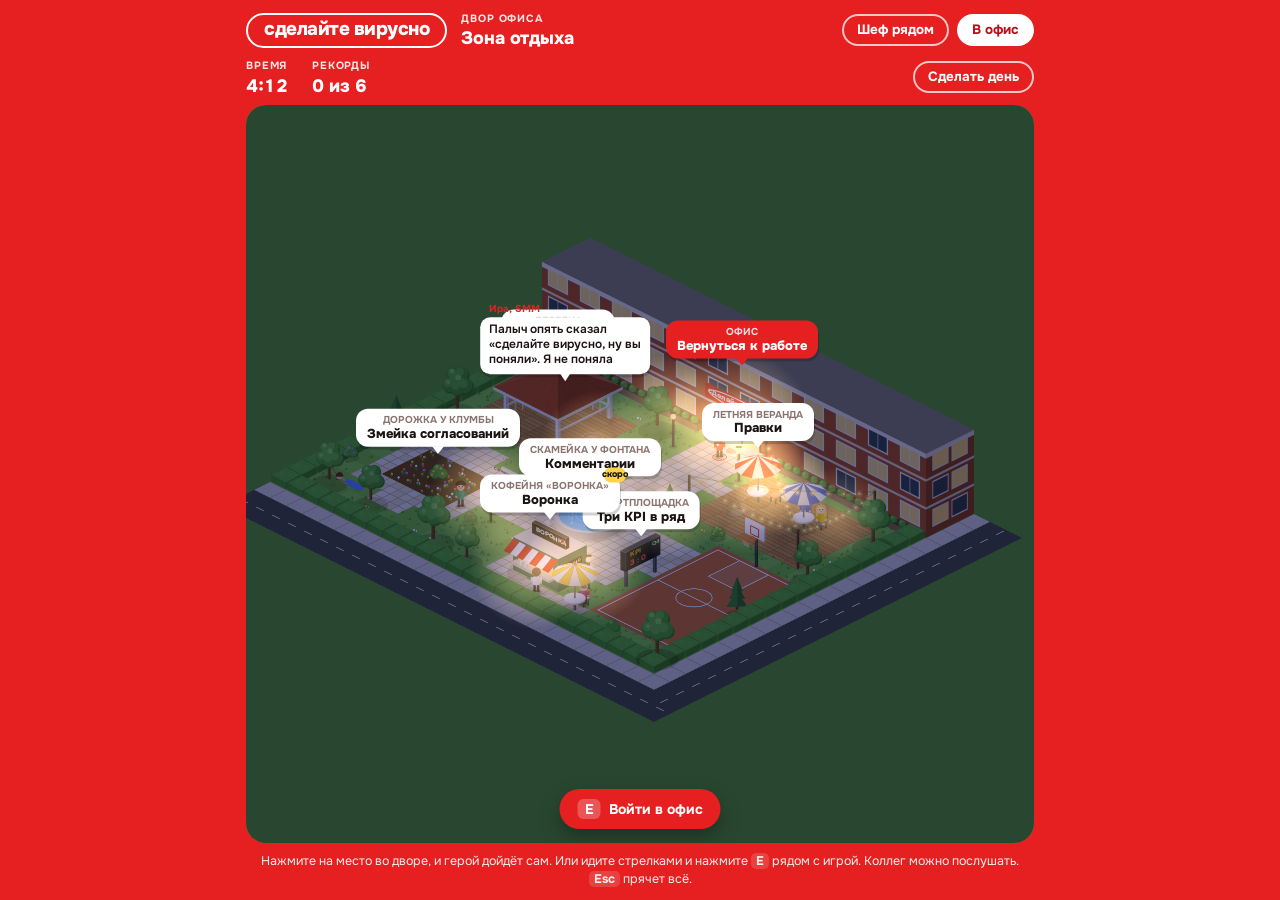
==== dvor/index.html @ af259d91 "Зона отдыха во дворе: изометрический двор, «Змейка согласований» и «Комментарии» Игры переехали со в" ====
<!doctype html>
<html lang="ru">
<head>
<meta charset="utf-8">
<meta name="viewport" content="width=device-width, initial-scale=1, viewport-fit=cover">
<title>Двор офиса · Сделайте вирусно</title>
<meta name="description" content="Зона отдыха во дворе офиса: шесть коротких игр про работу маркетолога, коллеги на скамейках и кофейня «Воронка».">
<meta name="theme-color" content="#E62020">
<link rel="icon" href="../kit/icon.svg">
<link rel="preconnect" href="https://fonts.googleapis.com">
<link rel="preconnect" href="https://fonts.gstatic.com" crossorigin>
<link rel="stylesheet" href="https://fonts.googleapis.com/css2?family=Onest:wght@400;500;700;800&display=swap">
<link rel="stylesheet" href="../kit/kit.css">
<style>
.kit-stage.iso{padding:0;background:#5E9B49;display:block}
.kit-stage.iso canvas{position:absolute;inset:0;touch-action:manipulation}
.act{position:absolute;left:50%;bottom:14px;transform:translateX(-50%);z-index:5;border:0;border-radius:99px;background:#E62020;color:#fff;font:700 14px var(--font);padding:11px 18px;box-shadow:0 8px 20px rgba(0,0,0,.3);cursor:pointer;white-space:nowrap;max-width:calc(100% - 24px);overflow:hidden;text-overflow:ellipsis}
.act:hover{background:#B3121A}
.act kbd{font-family:inherit;background:rgba(255,255,255,.24);border-radius:6px;padding:1px 7px;margin-right:8px}
@media (pointer:coarse){.act kbd{display:none}}
</style>
</head>
<body>
<div class="kit-wrap fill">
  <header class="kit-top" id="kitTop"></header>
  <div class="kit-stats" id="kitStats"></div>
  <main class="kit-stage iso" id="stage"><canvas id="cv" aria-label="Двор офиса: зона отдыха с играми"></canvas><button type="button" class="act" id="act" hidden></button></main>
  <p class="kit-hint">Нажмите на место во дворе, и герой дойдёт сам. Или идите стрелками и нажмите <kbd>E</kbd> рядом с игрой. Коллег можно послушать. <kbd>Esc</kbd> прячет всё.</p>
</div>
<script src="../kit/kit.js"></script>
<script src="../kit/iso.js"></script>
<script>
(function () {
  'use strict';
  var K = window.Kit, shade = Iso.shade, hash = Iso.hash;
  var stage = document.getElementById('stage'), cv = document.getElementById('cv'), actBtn = document.getElementById('act');
  var COLS = 24, ROWS = 20;
  var READY = { 'kontent-plan': 1, pravki: 1, kpi: 1, soglasovanie: 1, kommentarii: 1, voronka: 0 };

  var W = new Iso.World({
    canvas: cv, stage: stage, cols: COLS, rows: ROWS, ext: 3, top: 215, start: [12.5, 4.4], minZoom: (window.innerWidth > 700 ? 0.5 : 0.62), maxZoom: 1.05, bg: '#5E9B49', font: K.FONT,
    look: { shirt: '#E62020', pants: '#2B2F3A', skin: '#F2C7A5', hair: '#3B2A20', style: 'short', acc: 'badge' },
    blocked: function () { return K.cardOpen() || K.bossOn(); },
    onNear: function (s) {
      if (!s) { actBtn.hidden = true; return; }
      actBtn.hidden = false;
      actBtn.innerHTML = '<kbd>E</kbd>' + (s.id === 'office' ? 'Войти в офис' : 'Играть: ' + s.game);
    },
    onSpot: useSpot
  });

  // ——— земля ———
  var GAZ = { x0: 2, y0: 5, x1: 7, y1: 9 }, VER = { x0: 15, y0: 4, x1: 21, y1: 8 }, COURT = { x0: 18, y0: 10, x1: 22, y1: 17 };
  var PATHS = [{ x0: 11, y0: 3, x1: 13, y1: 9 }, { x0: 8, y0: 7, x1: 10, y1: 7 }, { x0: 14, y0: 6, x1: 14, y1: 6 }, { x0: 15, y0: 11, x1: 17, y1: 13 },
    { x0: 15, y0: 13, x1: 16, y1: 15 }, { x0: 12, y0: 15, x1: 13, y1: 18 }, { x0: 12, y0: 18, x1: 17, y1: 18 }, { x0: 7, y0: 14, x1: 10, y1: 14 }];
  function inR(x, y, r) { return x >= r.x0 && x <= r.x1 && y >= r.y0 && y <= r.y1; }
  function bedE(x, y) { var dx = (x + 0.5 - 5) / 3, dy = (y + 0.5 - 14.5) / 2.8; return Math.sqrt(dx * dx + dy * dy); }
  function gtype(x, y) {
    if (x >= COLS || y >= ROWS) return Math.max(x - (COLS - 1), y - (ROWS - 1)) === 1 ? 'walk' : 'road';
    if (y < 3) return 'none';
    if (inR(x, y, GAZ) || inR(x, y, VER)) return 'deck';
    if (inR(x, y, COURT)) return 'court';
    var e = bedE(x, y); if (e < 0.72) return 'soil'; if (e < 1.12) return 'path';
    if (Math.hypot(x + 0.5 - 12.5, y + 0.5 - 12.5) <= 3.3) return 'path';
    for (var i = 0; i < PATHS.length; i++) if (inR(x, y, PATHS[i])) return 'path';
    return 'grass';
  }
  W.bakeGround(function (W, c) {
    var x, y;
    for (y = 0; y < ROWS + 3; y++) for (x = 0; x < COLS + 3; x++) {
      var t = gtype(x, y), h = hash(x, y);
      if (t === 'none') continue;
      if (t === 'grass') W.dia(x, y, 1, 1, ['#7CBF5B', '#77BA56', '#82C561'][Math.floor(h * 3)]);
      else if (t === 'path') {
        W.dia(x, y, 1, 1, '#CDBFA6');
        for (var i = 0; i < 2; i++) for (var j = 0; j < 2; j++) W.dia(x + i * 0.5 + 0.035, y + j * 0.5 + 0.035, 0.43, 0.43, ['#EAE0CE', '#E3D7C2', '#EFE7D8'][Math.floor(hash(x * 2 + i, y * 2 + j, 3) * 3)]);
      } else if (t === 'deck') {
        W.dia(x, y, 1, 1, '#9E6E40');
        for (var k = 0; k < 4; k++) { var hk = hash(x, y * 4 + k, 5); W.dia(x + 0.01, y + k * 0.25 + 0.02, 0.98, 0.21, hk < 0.33 ? '#C48E58' : hk < 0.66 ? '#BD8752' : '#CB9761'); }
      } else if (t === 'court') W.dia(x, y, 1, 1, '#D9774F');
      else if (t === 'soil') W.dia(x, y, 1, 1, '#6E4A30');
      else if (t === 'walk') { W.dia(x, y, 1, 1, '#C4BDB0'); W.dia(x + 0.04, y + 0.04, 0.92, 0.92, '#DCD6CA'); }
      else W.dia(x, y, 1, 1, '#4B4F55');
    }
    // трава: кустики и цветочки, клумба: цветы
    for (y = 3; y < ROWS; y++) for (x = 0; x < COLS; x++) {
      var tt = gtype(x, y);
      if (tt === 'grass') {
        c.strokeStyle = 'rgba(60,120,45,.55)'; c.lineWidth = 1.2;
        for (var n = 0; n < 3; n++) {
          var p = W.iso(x + hash(x, y, n * 7 + 1), y + hash(x, y, n * 7 + 2));
          c.beginPath(); c.moveTo(p[0] - 2, p[1]); c.lineTo(p[0] - 3, p[1] - 4); c.moveTo(p[0], p[1]); c.lineTo(p[0], p[1] - 5); c.moveTo(p[0] + 2, p[1]); c.lineTo(p[0] + 3, p[1] - 4); c.stroke();
        }
        if (hash(x, y, 9) < 0.12) { var q = W.iso(x + 0.5, y + 0.5); c.fillStyle = hash(x, y, 10) < 0.5 ? '#FFFFFF' : '#FFE066'; W.dot(c, q[0], q[1], 1.8); W.dot(c, q[0] + 5, q[1] + 2, 1.5); }
      } else if (tt === 'soil') {
        for (var m = 0; m < 6; m++) {
          var f = W.iso(x + 0.1 + hash(x, y, m * 3 + 11) * 0.8, y + 0.1 + hash(x, y, m * 3 + 12) * 0.8);
          c.fillStyle = '#3F7F35'; W.dot(c, f[0], f[1], 3);
          c.fillStyle = ['#FF5D73', '#FFD23F', '#B57CFF', '#FFFFFF', '#FF8C42'][Math.floor(hash(x, y, m * 3 + 13) * 5)]; W.dot(c, f[0], f[1] - 3, 2.4);
        }
      }
    }
    // разметка площадки
    var I = W.iso.bind(W);
    c.strokeStyle = 'rgba(255,255,255,.9)'; c.lineWidth = 2;
    W.poly([I(18.25, 10.25), I(22.75, 10.25), I(22.75, 17.75), I(18.25, 17.75)], null, 'rgba(255,255,255,.9)', 2);
    c.beginPath(); var l0 = I(18.25, 14), l1 = I(22.75, 14); c.moveTo(l0[0], l0[1]); c.lineTo(l1[0], l1[1]); c.stroke();
    W.ell(20.5, 14, 0, 0.8, null, 'rgba(255,255,255,.9)', 2);
    W.poly([I(19.6, 10.25), I(21.4, 10.25), I(21.4, 12.2), I(19.6, 12.2)], 'rgba(255,255,255,.12)', 'rgba(255,255,255,.9)', 2);
    // дорога: разметка
    c.strokeStyle = 'rgba(255,255,255,.75)'; c.lineWidth = 2;
    for (x = 0; x < COLS + 3; x++) { var a = I(x + 0.15, ROWS + 2), b = I(x + 0.6, ROWS + 2); c.beginPath(); c.moveTo(a[0], a[1]); c.lineTo(b[0], b[1]); c.stroke(); }
    for (y = 0; y < ROWS + 2; y++) { var a2 = I(COLS + 2, y + 0.15), b2 = I(COLS + 2, y + 0.6); c.beginPath(); c.moveTo(a2[0], a2[1]); c.lineTo(b2[0], b2[1]); c.stroke(); }
  });

  // ——— твёрдое ———
  for (var yy = 3; yy < ROWS; yy++) for (var xx = 0; xx < COLS; xx++) if (gtype(xx, yy) === 'soil') W.block(xx, yy);

  // ——— предметы ———
  function circ(c, p, r, col) { c.fillStyle = col; c.beginPath(); c.arc(p[0], p[1], r, 0, 7); c.fill(); }
  function tree(x, y, s, kind) {
    W.block(Math.floor(x), Math.floor(y));
    W.prop(x + y, function (c) {
      var p = W.iso(x, y, 0);
      W.shadow(x + 0.3, y + 0.3, 0.95 * s, 0.17);
      c.fillStyle = '#7A5136'; W.rr(c, p[0] - 3.5 * s, p[1] - 38 * s, 7 * s, 38 * s, 3 * s); c.fill();
      c.fillStyle = 'rgba(0,0,0,.18)'; c.fillRect(p[0] + 0.5 * s, p[1] - 38 * s, 3 * s, 36 * s);
      var pal = kind === 'b' ? ['#3A7836', '#4B9442', '#5FAA52', '#83C76B'] : ['#3F8436', '#52A046', '#68B757', '#8ED170'];
      var B = [[0, -60, 22], [-16, -52, 16], [16, -50, 16], [-8, -73, 15], [9, -75, 14], [0, -45, 15]];
      B.forEach(function (b) { circ(c, [p[0] + (b[0] + 3) * s, p[1] + (b[1] + 3.5) * s], b[2] * s, pal[0]); });
      B.forEach(function (b) { circ(c, [p[0] + b[0] * s, p[1] + b[1] * s], b[2] * s, pal[1]); });
      B.forEach(function (b) { circ(c, [p[0] + (b[0] - 3.5) * s, p[1] + (b[1] - 4) * s], b[2] * s * 0.6, pal[2]); });
      [[-11, -80, 5], [-19, -57, 4], [2, -67, 6]].forEach(function (b) { circ(c, [p[0] + b[0] * s, p[1] + b[1] * s], b[2] * s, pal[3]); });
    });
  }
  function pine(x, y, s) {
    W.block(Math.floor(x), Math.floor(y));
    W.prop(x + y, function (c) {
      var p = W.iso(x, y, 0);
      W.shadow(x + 0.2, y + 0.2, 0.6 * s, 0.17);
      c.fillStyle = '#6B4A33'; c.fillRect(p[0] - 3 * s, p[1] - 18 * s, 6 * s, 18 * s);
      for (var i = 0; i < 3; i++) {
        var yb = p[1] - (14 + i * 16) * s, w = (22 - i * 5) * s, h = 30 * s;
        W.poly([[p[0] - w, yb], [p[0] + w, yb], [p[0], yb - h]], '#2F6E3A');
        W.poly([[p[0] - w, yb], [p[0], yb - h], [p[0], yb + 2 * s]], '#3E8A47');
      }
    });
  }
  function bush(x, y, s, flw) {
    W.block(Math.floor(x), Math.floor(y));
    W.prop(x + y, function (c) {
      var p = W.iso(x, y, 0);
      W.shadow(x + 0.1, y + 0.1, 0.45 * s, 0.15);
      [[-7, -9, 9], [7, -9, 9], [0, -15, 10]].forEach(function (b) { circ(c, [p[0] + (b[0] + 2) * s, p[1] + (b[1] + 2) * s], b[2] * s, '#3F8436'); });
      [[-7, -9, 9], [7, -9, 9], [0, -15, 10]].forEach(function (b) { circ(c, [p[0] + b[0] * s, p[1] + b[1] * s], b[2] * s, '#56A447'); });
      circ(c, [p[0] - 3 * s, p[1] - 19 * s], 4.5 * s, '#7BC261');
      if (flw) [[-8, -12], [5, -17], [8, -8], [-2, -21], [-11, -6]].forEach(function (f) { circ(c, [p[0] + f[0] * s, p[1] + f[1] * s], 2.2 * s, flw); });
    });
  }
  function lamp(x, y) {
    W.block(Math.floor(x), Math.floor(y));
    W.lights.push([x, y, 60, 125]);
    W.prop(x + y, function (c) {
      W.shadow(x, y, 0.18, 0.2);
      W.box(x - 0.04, y - 0.04, 0, 0.08, 0.08, 56, '#30353C');
      var h = W.iso(x, y, 60);
      c.fillStyle = '#30353C'; W.rr(c, h[0] - 6.5, h[1] - 10, 13, 4, 2); c.fill();
      circ(c, h, 5.5, W.night ? '#FFE9A6' : '#F4F0E6');
    });
  }
  function bench(x, y, axis) {
    W.prop(x + y, function () {
      var wd = '#B07A4A', mt = '#3A3F47';
      if (axis === 'x') {
        W.shadow(x, y + 0.1, 0.75, 0.14);
        W.box(x - 0.85, y - 0.12, 0, 0.07, 0.3, 11, mt); W.box(x + 0.78, y - 0.12, 0, 0.07, 0.3, 11, mt);
        W.box(x - 0.9, y - 0.22, 11, 1.8, 0.07, 22, wd); W.box(x - 0.9, y - 0.15, 11, 1.8, 0.42, 3, wd);
      } else {
        W.shadow(x + 0.1, y, 0.75, 0.14);
        W.box(x - 0.12, y - 0.85, 0, 0.3, 0.07, 11, mt); W.box(x - 0.12, y + 0.78, 0, 0.3, 0.07, 11, mt);
        W.box(x - 0.22, y - 0.9, 11, 0.07, 1.8, 22, wd); W.box(x - 0.15, y - 0.9, 11, 0.42, 1.8, 3, wd);
      }
    });
  }
  function chair(x, y, back) {
    W.prop(x + y, function () {
      var m = '#3A3F47', s = '#C9874E';
      W.box(x - 0.17, y - 0.17, 0, 0.05, 0.05, 11, m); W.box(x + 0.12, y - 0.17, 0, 0.05, 0.05, 11, m);
      W.box(x - 0.17, y + 0.12, 0, 0.05, 0.05, 11, m); W.box(x + 0.12, y + 0.12, 0, 0.05, 0.05, 11, m);
      if (back === 'n') W.box(x - 0.19, y - 0.22, 11, 0.38, 0.05, 19, s); else W.box(x - 0.22, y - 0.19, 11, 0.05, 0.38, 19, s);
      W.box(x - 0.19, y - 0.19, 11, 0.38, 0.38, 3, s);
    });
  }
  function uTable(x, y, col) {
    W.block(Math.floor(x), Math.floor(y));
    W.prop(x + y, function (c) {
      W.shadow(x, y, 0.6, 0.14);
      W.cyl(x, y, 0, 0.06, 20, '#4A4F57'); W.cyl(x, y, 20, 0.48, 3, '#EDE6DA', '#FBF8F2');
      W.cyl(x, y, 23, 0.035, 50, '#6B6F76');
      var ap = W.iso(x, y, 92), n = 12, R = 1.05, secs = [];
      for (var i = 0; i < n; i++) { var a0 = i / n * Math.PI * 2, a1 = (i + 1) / n * Math.PI * 2, am = (a0 + a1) / 2; secs.push({ a0: a0, a1: a1, dep: Math.cos(am) + Math.sin(am), i: i, lit: Math.cos(am - 3.93) }); }
      secs.sort(function (a, b) { return a.dep - b.dep; });
      secs.forEach(function (s) {
        W.poly([ap, W.iso(x + Math.cos(s.a0) * R, y + Math.sin(s.a0) * R, 70), W.iso(x + Math.cos(s.a1) * R, y + Math.sin(s.a1) * R, 70)], shade(s.i % 2 ? '#FBF7EF' : col, s.lit * 0.12));
      });
      circ(c, ap, 2.5, '#6B6F76');
    });
  }
  function pole(x, y, h) { W.block(Math.floor(x), Math.floor(y)); W.prop(x + y, function () { W.box(x - 0.04, y - 0.04, 0, 0.08, 0.08, h, '#5A4634'); }); }
  function garland(a, b, z) {
    W.lights.push([(a[0] + b[0]) / 2, (a[1] + b[1]) / 2, z - 8, 95, 'rgba(255,205,120,.32)']);
    W.prop(1e5, function (c) {
      var p0 = W.iso(a[0], a[1], z), p1 = W.iso(b[0], b[1], z), mx = (p0[0] + p1[0]) / 2, my = (p0[1] + p1[1]) / 2 + 24;
      c.strokeStyle = 'rgba(40,40,40,.65)'; c.lineWidth = 1; c.beginPath(); c.moveTo(p0[0], p0[1]); c.quadraticCurveTo(mx, my, p1[0], p1[1]); c.stroke();
      for (var i = 1; i < 12; i++) {
        var t = i / 12, x = (1 - t) * (1 - t) * p0[0] + 2 * (1 - t) * t * mx + t * t * p1[0], y = (1 - t) * (1 - t) * p0[1] + 2 * (1 - t) * t * my + t * t * p1[1];
        if (W.night) circ(c, [x, y + 3], 6.5, 'rgba(255,214,120,.35)');
        circ(c, [x, y + 3], 2.5, W.night ? '#FFE7A0' : (i % 3 === 0 ? '#FFD447' : i % 3 === 1 ? '#FF8A7A' : '#FFF4D6'));
      }
    });
  }
  function hedge(x, y) {
    W.block(x, y);
    W.prop(x + y + 0.5, function (c) {
      W.box(x + 0.04, y + 0.04, 0, 0.92, 0.92, 14, '#4A9440', { top: '#5DAA4F', left: '#4A9440', right: '#3D7F36' });
      var p = W.iso(x + 0.5, y + 0.5, 14); circ(c, [p[0] - 8, p[1] - 1], 6, '#62B052'); circ(c, [p[0] + 7, p[1] + 1], 5, '#62B052');
    });
  }

  // здание офиса
  W.block(0, 0, COLS - 1, 2);
  W.lights.push([12.5, 3.3, 46, 150]);
  W.prop(-1000, function (c) {
    var H = 168, brick = '#B4543C';
    W.box(0, 0, 0, COLS, 3, H, brick, { top: '#8C857E', left: brick, right: shade(brick, -0.22) });
    W.face('x', 0, COLS, 3.001, 0, 10, '#8E4030');
    [56, 112].forEach(function (z) { W.face('x', 0, COLS, 3.002, z, z + 5, '#E4D6C4'); W.face('y', 0, 3, COLS + 0.002, z, z + 5, '#CDBFAE'); });
    W.face('x', 0, COLS, 3.002, H - 10, H, '#EDE3D5'); W.face('y', 0, 3, COLS + 0.002, H - 10, H, '#D6CBBC');
    for (var f = 0; f < 3; f++) {
      var z0 = 18 + f * 56;
      for (var i = 0; i < 12; i++) {
        var a = 0.45 + i * 2; if (f === 0 && a > 9.5 && a < 14.5) continue;
        W.face('x', a - 0.08, a + 1.18, 3.003, z0 - 3, z0 + 33, '#F1E9DC');
        W.face('x', a, a + 1.1, 3.004, z0, z0 + 30, W.night ? (hash(i, f, 2) < 0.7 ? '#FFD98A' : '#3A4A5E') : '#46647F');
        if (!W.night) W.poly([W.iso(a + 0.12, 3.005, z0 + 30), W.iso(a + 0.5, 3.005, z0 + 30), W.iso(a + 0.12, 3.005, z0 + 10)], 'rgba(255,255,255,.2)');
        W.face('x', a + 0.53, a + 0.57, 3.005, z0, z0 + 30, '#F1E9DC');
      }
      [0.45, 1.65].forEach(function (j, k) {
        W.face('y', j - 0.06, j + 0.96, COLS + 0.003, z0 - 3, z0 + 33, '#D9CFC1');
        W.face('y', j, j + 0.9, COLS + 0.004, z0, z0 + 30, W.night ? (hash(k, f, 4) < 0.6 ? '#F2C878' : '#323F50') : '#3B566E');
      });
    }
    W.face('x', 11.3, 13.7, 3.004, 0, 46, '#2B2F36');
    W.face('x', 11.42, 12.46, 3.006, 2, 43, W.night ? '#FFE2A0' : '#88AECB');
    W.face('x', 12.54, 13.58, 3.006, 2, 43, W.night ? '#FFE2A0' : '#88AECB');
    W.box(11.0, 3.0, 48, 3.0, 0.75, 6, '#E62020');
    W.box(11.1, 3.0, 0, 2.8, 0.5, 4, '#D3CABD');
    W.face('x', 10.2, 14.8, 3.006, 62, 92, '#E62020');
    var p = W.iso(12.5, 3.007, 77);
    c.save(); c.transform(1, 0.5, 0, 1, p[0], p[1]); c.strokeStyle = '#FFFFFF'; c.lineWidth = 2.2; c.beginPath(); c.ellipse(0, 0, 66, 11.5, 0, 0, 7); c.stroke(); c.restore();
    W.faceText('сделайте вирусно', 12.5, 3.007, 77, 'x', '800 15px ' + K.FONT, '#FFFFFF', 'center');
  });
  // кашпо вдоль фасада
  [[0.7, 10.2], [14.8, 23.3]].forEach(function (r) {
    W.block(Math.floor(r[0]), 3, Math.floor(r[1] - 0.01), 3);
    W.prop(r[0] + 3.3, function (c) {
      W.box(r[0], 3.08, 0, r[1] - r[0], 0.45, 13, '#8B6F57', { top: '#5A4535' });
      for (var x = r[0] + 0.3; x < r[1] - 0.1; x += 0.55) { var q = W.iso(x, 3.3, 15); circ(c, [q[0] + 1.5, q[1] + 1.5], 7, '#3F8436'); circ(c, q, 7, '#56A447'); circ(c, [q[0] - 2, q[1] - 3], 3, '#7BC261'); if (hash(Math.round(x * 10), 3, 1) < 0.35) circ(c, [q[0] + 3, q[1] - 4], 2, '#FF6B81'); }
    });
  });

  // беседка: здесь «Контент-план»
  (function () {
    var x0 = 3.3, y0 = 5.3, x1 = 6.7, y1 = 8.7, H = 62, post = '#F4EFE6', rail = '#EDE4D6', roof = '#C2533A';
    W.block(3, 5); W.block(6, 5); W.block(3, 8); W.block(6, 8); W.block(4, 6, 5, 7);
    W.prop(x0 + y0 + 1, function () {
      W.box(x0, y0, 0, 0.16, 0.16, H, post); W.box(x1 - 0.16, y0, 0, 0.16, 0.16, H, post); W.box(x0, y1 - 0.16, 0, 0.16, 0.16, H, post);
      W.box(x0 + 0.16, y0 + 0.03, 22, x1 - x0 - 0.32, 0.08, 3, rail); W.box(x0 + 0.03, y0 + 0.16, 22, 0.08, y1 - y0 - 0.32, 3, rail);
      for (var t = 0.45; t < 3.2; t += 0.45) { W.box(x0 + t, y0 + 0.05, 0, 0.05, 0.05, 22, rail); W.box(x0 + 0.05, y0 + t, 0, 0.05, 0.05, 22, rail); }
    });
    chair(4.75, 6.3, 'n');
    W.prop(5.1 + 7.05, function (c) {
      W.cyl(5.1, 7.05, 0, 0.07, 20, '#7A5136');
      W.box(4.5, 6.6, 20, 1.15, 0.95, 3, '#D8B98E');
      W.box(4.7, 6.75, 23, 0.55, 0.38, 1.6, '#C9CED6');
      W.face('x', 4.7, 5.25, 6.75, 24.5, 39, '#B8BEC7');
      var s = W.iso(4.98, 6.749, 32); circ(c, s, 3, '#E62020');
      W.cyl(5.45, 7.2, 23, 0.08, 6, '#FFFFFF');
    });
    W.prop(x1 + y1 + 0.6, function (c) {
      W.box(x1 - 0.16, y1 - 0.16, 0, 0.16, 0.16, H, post);
      W.box(x1 - 0.13, y0 + 0.16, 22, 0.08, y1 - y0 - 0.32, 3, rail);
      var o = 0.32, I = W.iso.bind(W), A = I((x0 + x1) / 2, (y0 + y1) / 2, H + 42);
      var c00 = I(x0 - o, y0 - o, H), c10 = I(x1 + o, y0 - o, H), c11 = I(x1 + o, y1 + o, H), c01 = I(x0 - o, y1 + o, H);
      W.poly([A, c00, c10], shade(roof, 0.12)); W.poly([A, c00, c01], shade(roof, 0.06));
      W.poly([A, c01, c11], roof); W.poly([A, c10, c11], shade(roof, -0.2));
      W.poly([c01, c11, I(x1 + o, y1 + o, H - 6), I(x0 - o, y1 + o, H - 6)], '#F4EFE6');
      W.poly([c10, c11, I(x1 + o, y1 + o, H - 6), I(x1 + o, y0 - o, H - 6)], '#DCD2C3');
      c.strokeStyle = 'rgba(0,0,0,.12)'; c.lineWidth = 1;
      for (var k = 1; k < 5; k++) { var e1 = I(x0 - o + (x1 - x0 + 2 * o) * k / 5, y1 + o, H); c.beginPath(); c.moveTo(A[0], A[1]); c.lineTo(e1[0], e1[1]); c.stroke(); var e2 = I(x1 + o, y0 - o + (y1 - y0 + 2 * o) * k / 5, H); c.beginPath(); c.moveTo(A[0], A[1]); c.lineTo(e2[0], e2[1]); c.stroke(); }
      circ(c, [A[0], A[1] - 3], 4, '#F4EFE6');
    });
  })();

  // веранда: «Правки»
  uTable(16.5, 6.0, '#E62020'); chair(16.0, 5.45, 'n'); chair(17.05, 5.45, 'n');
  uTable(19.6, 6.25, '#2F5BD3'); chair(19.05, 5.6, 'n'); chair(20.1, 5.65, 'n');
  pole(15.1, 4.1, 78); pole(21.9, 4.1, 78); pole(15.1, 8.9, 78); pole(21.9, 8.9, 78);
  garland([15.1, 4.1], [21.9, 8.9], 76); garland([21.9, 4.1], [15.1, 8.9], 76); garland([15.1, 8.9], [21.9, 8.9], 76); garland([21.9, 4.1], [21.9, 8.9], 76);
  bush(14.6, 8.6, 0.8, '#FF6B81');

  // фонтан и скамейка: «Комментарии»
  for (var fy = 10; fy <= 14; fy++) for (var fx = 10; fx <= 14; fx++) if (Math.hypot(fx + 0.5 - 12.5, fy + 0.5 - 12.5) < 1.75) W.block(fx, fy);
  W.lights.push([12.5, 12.5, 30, 110, 'rgba(140,200,255,.28)']);
  W.prop(25, function (c) {
    var cx = 12.5, cy = 12.5;
    W.shadow(cx, cy, 1.8, 0.14);
    W.cyl(cx, cy, 0, 1.6, 14, '#CFC5B5', '#E2DACD');
    var w = W.iso(cx, cy, 13);
    c.fillStyle = '#5FB4DE'; c.beginPath(); c.ellipse(w[0], w[1], 1.38 * 45.25, 1.38 * 22.63, 0, 0, 7); c.fill();
    for (var k = 0; k < 3; k++) {
      var ph = (W.t * 0.45 + k / 3) % 1;
      c.strokeStyle = 'rgba(255,255,255,' + (0.55 * (1 - ph)) + ')'; c.lineWidth = 1.5;
      c.beginPath(); c.ellipse(w[0], w[1], (0.35 + ph) * 45.25, (0.35 + ph) * 22.63, 0, 0, 7); c.stroke();
    }
    W.cyl(cx, cy, 13, 0.26, 32, '#CFC5B5', '#DDD5C7');
    W.cyl(cx, cy, 45, 0.75, 6, '#CFC5B5', '#5FB4DE');
    c.strokeStyle = 'rgba(225,244,255,.85)'; c.lineWidth = 2; c.setLineDash([5, 4]); c.lineDashOffset = -W.t * 40;
    [[1, 0], [-1, 0], [0, 1], [0, -1]].forEach(function (d) {
      var s0 = W.iso(cx + d[0] * 0.72, cy + d[1] * 0.72, 50), s1 = W.iso(cx + d[0] * 1.15, cy + d[1] * 1.15, 14), cp = W.iso(cx + d[0] * 1.05, cy + d[1] * 1.05, 64);
      c.beginPath(); c.moveTo(s0[0], s0[1]); c.quadraticCurveTo(cp[0], cp[1], s1[0], s1[1]); c.stroke();
    });
    var top = W.iso(cx, cy, 52); c.beginPath(); c.moveTo(top[0], top[1]); c.lineTo(top[0], top[1] - 16); c.stroke();
    c.setLineDash([]);
  });
  W.block(9, 11, 9, 13); bench(9.65, 12.5, 'y');

  // клумба с дорожкой: «Змейка согласований»
  W.block(8, 13);
  W.prop(8.2 + 13.2, function () {
    W.box(8.25, 13.25, 0, 0.08, 0.08, 34, '#5A4634');
    W.box(7.75, 13.2, 30, 1.0, 0.1, 16, '#F4EFE6');
    W.faceText('Согласования →', 8.25, 13.31, 38, 'x', '700 7.5px ' + K.FONT, '#1C1313', 'center');
  });
  bush(5, 14.5, 1.1, '#FFD23F');

  // спортплощадка: «Три KPI в ряд»
  W.block(17, 13, 17, 15);
  W.prop(17.7 + 14.5, function () {
    W.box(17.6, 13.55, 0, 0.12, 0.12, 34, '#555B63'); W.box(17.6, 15.35, 0, 0.12, 0.12, 34, '#555B63');
    W.box(17.5, 13.4, 34, 0.3, 2.2, 38, '#22262E', { right: '#1A1D24' });
    W.faceText('KPI', 17.81, 15.3, 62, 'y', '800 13px ' + K.FONT, '#FFB020');
    W.faceText('3 : 0', 17.81, 15.3, 45, 'y', '800 15px ' + K.FONT, '#FF5A3C');
    W.faceText('Q4', 17.81, 13.95, 62, 'y', '800 11px ' + K.FONT, '#7FE3A0');
  });
  W.block(20, 10);
  W.prop(20.5 + 10.3, function (c) {
    W.box(20.45, 10.05, 0, 0.1, 0.1, 64, '#3A3F47');
    W.box(19.9, 10.15, 60, 1.2, 0.06, 30, '#FFFFFF', { left: '#F4F4F4' });
    W.face('x', 20.25, 20.75, 10.211, 64, 80, null);
    W.poly([W.iso(20.25, 10.212, 64), W.iso(20.75, 10.212, 64), W.iso(20.75, 10.212, 80), W.iso(20.25, 10.212, 80)], null, '#E62020', 2);
    W.ell(20.5, 10.55, 62, 0.28, null, '#FF6A2B', 2.5);
    c.strokeStyle = 'rgba(255,255,255,.8)'; c.lineWidth = 1;
    for (var i = -2; i <= 2; i++) { var a = W.iso(20.5 + i * 0.1, 10.55 + 0.25, 62), b = W.iso(20.5 + i * 0.06, 10.55 + 0.15, 50); c.beginPath(); c.moveTo(a[0], a[1]); c.lineTo(b[0], b[1]); c.stroke(); }
  });

  // кофейня «Воронка»
  W.block(13, 16, 15, 17);
  W.lights.push([14.5, 18, 36, 130]);
  W.prop(14.5 + 17, function (c) {
    var x = 13.1, y = 16.1, w = 2.8, d = 1.8, H = 66, body = '#2E6B52';
    W.shadow(x + w / 2, y + d / 2, 1.9, 0.14);
    W.box(x, y, 0, w, d, H, body, { top: '#E8E1D4' });
    W.face('x', x + 0.3, x + 2.5, y + d + 0.002, 24, 54, W.night ? '#FFE3A3' : '#1E3A2E');
    W.face('x', x + 0.45, x + 1.2, y + d + 0.004, 34, 52, W.night ? '#FFD27A' : '#2C5243');
    W.box(x + 0.2, y + d, 21, 2.4, 0.35, 4, '#D9CBB5');
    W.cyl(x + 0.7, y + d + 0.18, 25, 0.07, 6, '#FFFFFF'); W.cyl(x + 1.0, y + d + 0.18, 25, 0.07, 6, '#FFFFFF');
    for (var i = 0; i < 7; i++) {
      var a = x + i * w / 7, b = a + w / 7;
      W.poly([W.iso(a, y + d, H - 4), W.iso(b, y + d, H - 4), W.iso(b, y + d + 0.6, H - 18), W.iso(a, y + d + 0.6, H - 18)], i % 2 ? '#FFFFFF' : '#E62020');
    }
    W.face('y', y + 0.3, y + 1.5, x + w + 0.002, 22, 50, '#1C1313');
    W.faceText('раф 240', x + w + 0.003, y + 1.4, 42, 'y', '700 8px ' + K.FONT, '#FFFFFF');
    W.faceText('V60 300', x + w + 0.003, y + 1.4, 31, 'y', '700 8px ' + K.FONT, '#FFD447');
    W.box(x + 0.35, y + 0.75, H, 2.1, 0.22, 22, '#1C1313');
    W.faceText('ВОРОНКА', x + 0.6, y + 0.975, H + 11, 'x', '800 12px ' + K.FONT, '#FFFFFF');
    var f0 = W.iso(x + 2.18, y + 0.975, H + 18), f1 = W.iso(x + 2.38, y + 0.975, H + 18);
    W.poly([f0, f1, [f1[0] - 4, f1[1] + 10], [f0[0] + 4, f0[1] + 10]], '#E62020');
  });
  uTable(17.5, 18.45, '#FFD447'); chair(17.5, 17.9, 'n');

  // гамак
  W.block(2, 18, 3, 18);
  W.prop(3 + 18.05, function (c) {
    var a = W.iso(1.85, 18, 27), b = W.iso(4.15, 18, 27), m = W.iso(3, 18, 4);
    c.fillStyle = '#E9C46A'; c.beginPath(); c.moveTo(a[0], a[1]); c.quadraticCurveTo(m[0], m[1] + 18, b[0], b[1]); c.quadraticCurveTo(m[0], m[1] + 2, a[0], a[1]); c.fill();
    c.strokeStyle = '#D1495B'; c.lineWidth = 2; c.beginPath(); c.moveTo(a[0], a[1]); c.quadraticCurveTo(m[0], m[1] + 12, b[0], b[1]); c.stroke();
    var hd = W.iso(2.35, 18, 18); circ(c, hd, 7, '#F1C9A5'); c.fillStyle = '#5B3A29'; c.beginPath(); c.arc(hd[0], hd[1], 7.3, Math.PI * 0.9, Math.PI * 2.1); c.fill();
    var bl = W.iso(3.25, 18, 14); c.fillStyle = '#5B8DEF'; c.beginPath(); c.ellipse(bl[0], bl[1], 20, 7, 0.45, 0, 7); c.fill();
  });

  // деревья, кусты, фонари, живая изгородь
  tree(1.2, 4.3, 1.05); tree(8.6, 4.4, 0.9, 'b'); tree(22.7, 5.0, 1.0); tree(22.8, 9.2, 0.85, 'b'); tree(1.3, 9.6, 0.95, 'b');
  tree(1.7, 18.0, 0.85); tree(4.3, 18.0, 0.8, 'b'); tree(8.7, 18.5, 1.0); tree(10.9, 18.6, 0.75, 'b'); tree(22.9, 18.7, 1.0);
  pine(0.9, 13.0, 1); pine(14.6, 9.6, 0.85); pine(22.8, 13.6, 0.95);
  bush(9.4, 10.3, 0.9, '#FFFFFF'); bush(7.6, 10.6, 0.8); bush(0.9, 15.9, 0.9, '#B57CFF'); bush(17.4, 9.4, 0.85, '#FFD23F'); bush(8.7, 16.2, 0.8, '#FF6B81'); bush(20.0, 18.6, 0.9);
  lamp(10.4, 5.2); lamp(14.6, 5.3); lamp(10.35, 9.7); lamp(15.2, 10.4); lamp(9.4, 15.6); lamp(16.7, 16.8);
  for (var hy = 3; hy < ROWS; hy++) { hedge(0, hy); hedge(COLS - 1, hy); }
  for (var hx = 1; hx < COLS - 1; hx++) hedge(hx, ROWS - 1);

  // ——— коллеги ———
  W.npcs = [
    { name: 'Ира, SMM', x: 4.75, y: 6.3, pose: 'sit', dk: 0.01, face: 1, flip: 1,
      look: { shirt: '#8E44D8', pants: '#3A3F55', skin: '#F5D0B5', hair: '#C0612B', style: 'bob', acc: 'glasses', seed: 1 },
      lines: ['Палыч опять сказал «сделайте вирусно, ну вы поняли». Я не поняла', 'Выложила сторис. Смотрели трое, один из них Палыч', 'Контент-план на ноябрь готов. Править начнут завтра'] },
    { name: 'Дима, таргетолог', x: 19.05, y: 5.6, pose: 'sit', dk: 0.01, face: 1, flip: 1, phone: true,
      look: { shirt: '#2F5BD3', pants: '#2B2F3A', skin: '#E8B894', hair: '#1E1A18', style: 'cap', seed: 2 },
      lines: ['«Небольшая корректировка», говорят. Это редизайн, если что', 'Сказали поднять ROMI и срезать бюджет. Одновременно', 'До Чёрной пятницы шестнадцать дней, а кабинет всё ещё на модерации'] },
    { name: 'Света, дизайнер', x: 20.1, y: 5.65, pose: 'sit', dk: 0.01, face: 1, flip: -1,
      look: { shirt: '#F2B705', pants: '#5B6B80', skin: '#F6D7C3', hair: '#E8C36A', style: 'long', seed: 3 },
      lines: ['Можно увеличить логотип? Можно. Только зачем', 'Нейросеть нарисовала корову с пятью ногами. Клиенту понравилось', 'Шрифт «посолиднее» это какой?'] },
    { name: 'Олег, продажи', x: 15.2, y: 18.55, pose: 'stand', face: -1, flip: 1,
      look: { shirt: '#FFFFFF', pants: '#1F2937', skin: '#EBC2A0', hair: '#6B4A32', style: 'short', acc: 'tie', seed: 4 },
      lines: ['Лиды нецелевые. Все. Всегда', 'Мне один раф и сто заявок к пятнице', 'Маркетинг тратит, продажи зарабатывают. Шучу. Наверное'] },
    { name: 'Тамара Ивановна', x: 17.5, y: 17.9, pose: 'sit', dk: 0.01, face: 1, flip: 1, cup: true,
      look: { shirt: '#B83A6B', pants: '#3B2F3F', skin: '#F3CDB4', hair: '#B9A27E', style: 'bun', acc: 'glasses', seed: 5 },
      lines: ['Закрывающие документы сами себя не закроют', 'Чай без сахара. И без правок, пожалуйста', 'Акт за октябрь где? На дворе ноябрь'] },
    { name: 'Лёша, контент', x: 7.7, y: 14.5, pose: 'stand', face: 1, flip: 1, orbit: { cx: 5, cy: 14.5, rx: 2.78, ry: 2.6, sp: 0.32 },
      look: { shirt: '#1E9E62', pants: '#33363D', skin: '#F0C8A8', hair: '#2A211C', style: 'curly', acc: 'phones', seed: 6 },
      lines: ['Хожу кругами, как наше согласование', 'Шаги считаю. Единственный KPI, который растёт', 'Юрист попросил убрать слово «лучший». Даже из моего резюме'] },
    { name: 'Тёма, стажёр', x: 2.7, y: 18, z: 4, pose: 'hidden',
      lines: ['Zzz… дедлайн… zzz', 'Я не сплю, я думаю над концепцией', 'Ещё пять минут, и я стажёр месяца'] }
  ];

  // ——— места с играми ———
  W.spots = [
    { id: 'office', place: 'Офис', game: 'Вернуться к работе', x: 12.5, y: 3.6, tx: 12.5, ty: 3, tz: 158, hx: 12.5, hy: 2.3, hr: 1.3, seed: 0.1 },
    { id: 'kontent-plan', place: 'Беседка', game: 'Контент-план', x: 7.35, y: 7.2, tx: 5, ty: 7, tz: 122, hx: 5, hy: 7, hr: 1.9, seed: 0.3, href: '../kontent-plan/',
      text: 'Раскладываете рилс, сторис, карусели и эфиры по таблице недели Чёрной пятницы. Заполненная рубрика или день уходят в публикацию.' },
    { id: 'pravki', place: 'Летняя веранда', game: 'Правки', x: 16.5, y: 7.35, tx: 16.5, ty: 6, tz: 104, hx: 16.5, hy: 6, hr: 1.2, seed: 0.5, href: '../pravki/',
      text: 'Маджонг из правок от генерального, юристов, продаж и жены генерального. Три одинаковые вносятся разом, в лотке семь мест.' },
    { id: 'kpi', place: 'Спортплощадка', game: 'Три KPI в ряд', x: 16.45, y: 14.5, tx: 17.7, ty: 14.5, tz: 86, hx: 17.7, hy: 14.5, hr: 1.3, seed: 0.7, href: '../kpi/',
      text: 'Собираете показатели по три в ряд и закрываете квартал, пока Палыч не поменял KPI.' },
    { id: 'soglasovanie', place: 'Дорожка у клумбы', game: 'Змейка согласований', x: 8.6, y: 14.5, tx: 5, ty: 14.5, tz: 44, hx: 5, hy: 14.5, hr: 2.0, seed: 0.2, href: '../soglasovanie/',
      text: 'Макет ползёт по коридору и собирает визы отделов. Наступили на свой хвост, и всё сначала.' },
    { id: 'kommentarii', place: 'Скамейка у фонтана', game: 'Комментарии', x: 10.6, y: 12.5, tx: 12.5, ty: 12.5, tz: 78, hx: 12.5, hy: 12.5, hr: 1.7, seed: 0.9, href: '../kommentarii/',
      text: 'Сапёр про модерацию: открываете комментарии под постом и прячете хейтеров. Цифра подсказывает, сколько их рядом.' },
    { id: 'voronka', place: 'Кофейня «Воронка»', game: 'Воронка', x: 14.5, y: 18.6, tx: 14.5, ty: 17, tz: 104, hx: 14.5, hy: 17, hr: 1.6, seed: 0.4, href: '../voronka/',
      text: 'Бросаете показы в воронку продаж. Два одинаковых шага сливаются в следующий, и так до клиента на годы.' }
  ];
  function esc(s) { return String(s).replace(/[&<>"]/g, function (ch) { return { '&': '&amp;', '<': '&lt;', '>': '&gt;', '"': '&quot;' }[ch]; }); }
  function refreshBadges() {
    var n = 0;
    W.spots.forEach(function (s) {
      if (!s.href) return;
      s.soon = !READY[s.id];
      var lab = K.get('label:' + s.id, null);
      if (lab) n++;
      s.badge = s.soon ? 'скоро' : lab ? '★' : null;
    });
    K.stat('done', n + ' из 6');
  }
  function useSpot(s) {
    if (!s || K.cardOpen()) return;
    W.keys = {};
    if (s.id === 'office') {
      K.card({ stamp: 'Офис', title: 'Вернуться к работе?', text: 'Палыч уже дважды спрашивал в чате, где вы. Квест про вирусный ролик ждёт.',
        btns: [['Вернуться в офис', function () { location.href = '../'; }], ['Ещё пять минут']] });
      return;
    }
    if (s.soon) { K.card({ stamp: s.place, title: s.game, text: 'Здесь ещё расставляют мебель. Загляните чуть позже.', btns: [['Понятно']] }); return; }
    var lab = K.get('label:' + s.id, null);
    K.card({ stamp: s.place, title: s.game, text: s.text + (lab ? '<br><br>Ваш рекорд: <b>' + esc(lab) + '</b>' : ''),
      btns: [['Играть', function () { location.href = s.href; }], ['Не сейчас']] });
  }
  actBtn.addEventListener('click', function () { useSpot(W.near); });

  // ——— шапка, время суток ———
  K.mount({ room: 'Двор офиса', game: 'Зона отдыха', back: { href: '../', label: 'В офис' }, stats: [['clock', 'Время', '—'], ['done', 'Рекорды', '—']] });
  function clock() { var d = new Date(); K.stat('clock', d.getHours() + ':' + String(d.getMinutes()).padStart(2, '0')); }
  var hr = new Date().getHours();
  W.night = K.get('dvor:night', null) != null ? K.get('dvor:night', false) : (hr >= 19 || hr < 7);
  var nightBtn = K.action(W.night ? 'Сделать день' : 'Сделать вечер', function () {
    W.night = !W.night; K.set('dvor:night', W.night); nightBtn.textContent = W.night ? 'Сделать день' : 'Сделать вечер';
  });
  K.onPause = function () { W.keys = {}; };
  clock(); setInterval(clock, 30000);
  refreshBadges();
  W.resize();
  if (window.ResizeObserver) new ResizeObserver(function () { W.resize(); }).observe(stage); else window.addEventListener('resize', function () { W.resize(); });
  W.bind(); W.start();
  if (document.fonts && document.fonts.ready) document.fonts.ready.then(function () { W.t += 0; });
  setTimeout(function () { W.talk(W.npcs[0]); }, 1200);
  window.__w = W;
})();
</script>
</body>
</html>
---- kit/kit.css ----
/* Общий вид комнат второго этажа «Сделайте вирусно» */
:root{
  --red:#E62020; --red-deep:#B3121A; --ink:#1C1313; --white:#FFFFFF;
  --bg:#E62020; --fg:#FFFFFF; --panel:#FFFFFF; --panel-ink:#1C1313; --muted:#76615E;
  --soft:#FFE4E0; --cell:#F3EAE7; --line:#EADAD6; --veil:rgba(255,255,255,.16);
  --font:'Onest','Segoe UI',system-ui,-apple-system,sans-serif;
  color-scheme:light;
}
@media (prefers-color-scheme: dark){:root:not([data-theme="light"]){--bg:#6B0F13;--panel:#221818;--panel-ink:#F6EBE9;--muted:#BFA7A3;--soft:#3B2321;--cell:#2F2321;--line:#3E2C2A;--veil:rgba(255,255,255,.1);color-scheme:dark}}
:root[data-theme="dark"]{--bg:#6B0F13;--panel:#221818;--panel-ink:#F6EBE9;--muted:#BFA7A3;--soft:#3B2321;--cell:#2F2321;--line:#3E2C2A;--veil:rgba(255,255,255,.1);color-scheme:dark}

*,*::before,*::after{box-sizing:border-box}
html,body{height:100%}
body{margin:0;background:var(--bg);color:var(--fg);font-family:var(--font);-webkit-font-smoothing:antialiased}
[hidden]{display:none!important}
button{font:inherit}

.kit-wrap{min-height:100%;max-width:820px;margin:0 auto;display:flex;flex-direction:column;gap:10px;
  padding:max(12px,env(safe-area-inset-top,0px)) max(16px,env(safe-area-inset-right,0px)) max(12px,env(safe-area-inset-bottom,0px)) max(16px,env(safe-area-inset-left,0px))}
.kit-wrap.fill{height:100%;min-height:0}

.kit-top{display:flex;align-items:center;gap:10px 14px;flex-wrap:wrap}
.kit-logo{display:inline-block;border:2.5px solid var(--white);border-radius:999px;padding:5px 16px 7px;font-weight:800;font-size:19px;letter-spacing:-.025em;line-height:1;color:var(--white);text-decoration:none;white-space:nowrap}
.kit-logo:hover{background:var(--veil)}
.kit-room{display:flex;flex-direction:column;gap:4px;min-width:0;flex:1}
.kit-room span{font-size:10.5px;font-weight:700;letter-spacing:.08em;text-transform:uppercase;opacity:.9}
.kit-room b{font-size:18px;font-weight:800;line-height:1.1;letter-spacing:-.01em}
.kit-actions{display:flex;gap:8px;flex-wrap:wrap}
.kit-btn{display:inline-block;font-weight:700;font-size:13.5px;border:0;border-radius:99px;padding:8px 15px;background:var(--white);color:var(--red-deep);cursor:pointer;text-decoration:none;white-space:nowrap;line-height:1.2}
.kit-btn:hover{filter:brightness(.95)}
.kit-btn.ghost{background:transparent;color:var(--white);box-shadow:inset 0 0 0 2px rgba(255,255,255,.75)}
.kit-btn.ghost:hover{background:var(--veil);filter:none}
.kit-btn:focus-visible,.kit-logo:focus-visible{outline:3px solid #FFD447;outline-offset:2px}

.kit-stats{display:flex;gap:8px 24px;flex-wrap:wrap;align-items:flex-end;min-height:34px}
.kit-stat{display:flex;flex-direction:column;gap:5px}
.kit-stat span{font-size:10.5px;font-weight:700;letter-spacing:.08em;text-transform:uppercase;opacity:.9}
.kit-stat b{font-size:18px;font-weight:800;line-height:1;font-variant-numeric:tabular-nums}
.kit-stats .kit-btn{margin-left:auto;align-self:center}

.kit-stage{position:relative;flex:1 1 0;min-height:380px;background:var(--panel);color:var(--panel-ink);border-radius:20px;padding:12px;display:flex;align-items:center;justify-content:center;overflow:hidden}
.kit-stage canvas{display:block;touch-action:none;user-select:none;-webkit-user-select:none}
.kit-hint{margin:0;font-size:12.5px;line-height:1.4;text-align:center;opacity:.92}
.kit-hint kbd{font-family:inherit;font-weight:700;background:var(--veil);border-radius:5px;padding:0 5px}

.kit-toasts{position:fixed;top:max(14px,env(safe-area-inset-top,0px));left:50%;transform:translateX(-50%);display:flex;flex-direction:column;align-items:center;gap:8px;z-index:50;pointer-events:none;width:min(440px,calc(100% - 32px))}
.kit-toast{background:var(--ink);color:var(--white);border-radius:14px;padding:9px 14px;font-size:13.5px;font-weight:700;line-height:1.3;text-align:center;box-shadow:0 8px 22px rgba(0,0,0,.28);animation:kit-in .22s ease-out;transition:opacity .3s,transform .3s}
.kit-toast.out{opacity:0;transform:translateY(-6px)}
@keyframes kit-in{from{opacity:0;transform:translateY(-8px)}to{opacity:1;transform:none}}

.kit-over{position:absolute;inset:0;z-index:20;display:grid;place-items:center;padding:16px;background:rgba(28,19,19,.5);animation:kit-fade .2s ease-out}
@keyframes kit-fade{from{opacity:0}to{opacity:1}}
.kit-card{background:var(--red);color:var(--white);border-radius:22px;padding:22px 20px 20px;max-width:420px;width:100%;text-align:center;box-shadow:0 18px 40px rgba(0,0,0,.35)}
.kit-stamp{display:inline-block;border:2.5px solid var(--white);border-radius:999px;padding:4px 14px 6px;font-weight:800;font-size:12px;letter-spacing:.08em;text-transform:uppercase;margin-bottom:12px}
.kit-card h2{margin:0 0 8px;font-size:clamp(24px,5vw,30px);font-weight:800;letter-spacing:-.02em;line-height:1.05}
.kit-card p{margin:0 0 14px;font-size:15px;line-height:1.42}
.kit-nums{display:grid;grid-template-columns:repeat(auto-fit,minmax(92px,1fr));gap:8px;margin:0 0 16px}
.kit-num{background:rgba(255,255,255,.15);border-radius:14px;padding:8px 6px}
.kit-num span{display:block;font-size:10px;font-weight:700;letter-spacing:.07em;text-transform:uppercase;opacity:.9;margin-bottom:4px}
.kit-num b{font-size:19px;font-weight:800;font-variant-numeric:tabular-nums}
.kit-card-btns{display:flex;gap:8px;justify-content:center;flex-wrap:wrap}
.kit-card .kit-btn{font-size:15px;padding:11px 22px}

/* Шеф рядом: скучная таблица */
.kit-boss{position:fixed;inset:0;z-index:100;background:#FFFFFF;color:#202020;font:12px/1.2 'Segoe UI',Calibri,Arial,sans-serif;display:flex;flex-direction:column;color-scheme:light}
.kit-boss .kb-title{background:#1E6B47;color:#fff;padding:6px 12px;font-size:12px;display:flex;justify-content:space-between;gap:12px}
.kit-boss .kb-menu{background:#F3F3F3;border-bottom:1px solid #D8D8D8;padding:6px 12px;display:flex;gap:16px;color:#333;overflow:hidden;white-space:nowrap}
.kit-boss .kb-fx{border-bottom:1px solid #D8D8D8;padding:4px 8px;display:flex;gap:10px;color:#444;white-space:nowrap;overflow:hidden}
.kit-boss .kb-fx b{font-weight:400;color:#777;border-right:1px solid #D8D8D8;padding-right:10px;min-width:44px}
.kit-boss .kb-grid{flex:1;overflow:hidden}
.kit-boss table{border-collapse:collapse;table-layout:fixed}
.kit-boss th,.kit-boss td{border:1px solid #E2E2E2;height:21px;padding:2px 6px;white-space:nowrap;overflow:hidden;text-align:right;font-weight:400}
.kit-boss th{background:#F3F3F3;color:#666;text-align:center}
.kit-boss td.l{text-align:left}
.kit-boss tr.h td{font-weight:700;background:#E9F2EC}
.kit-boss .kb-tabs{border-top:1px solid #D8D8D8;background:#F3F3F3;display:flex;gap:2px;padding:0 8px}
.kit-boss .kb-tabs span,.kit-boss .kb-tabs button{border:0;background:transparent;color:#333;padding:6px 14px;font:inherit;cursor:default}
.kit-boss .kb-tabs .on{background:#fff;color:#1E6B47;font-weight:700;border-bottom:2px solid #1E6B47}
.kit-boss .kb-tabs button{cursor:pointer}

@media (max-width:560px){
  .kit-actions{margin-left:auto}
  .kit-actions a.kit-btn{display:none}
  .kit-room{order:3;flex-basis:100%}
  .kit-toast{font-size:12.5px;padding:7px 12px}
  .kit-logo{font-size:15px;padding:4px 12px 6px}
  .kit-room b{font-size:16px}
  .kit-btn{font-size:12.5px;padding:7px 12px}
  .kit-stat b{font-size:16px}
  .kit-stage{padding:8px;border-radius:16px}
}
@media (prefers-reduced-motion: reduce){.kit-toast,.kit-over{animation:none}}
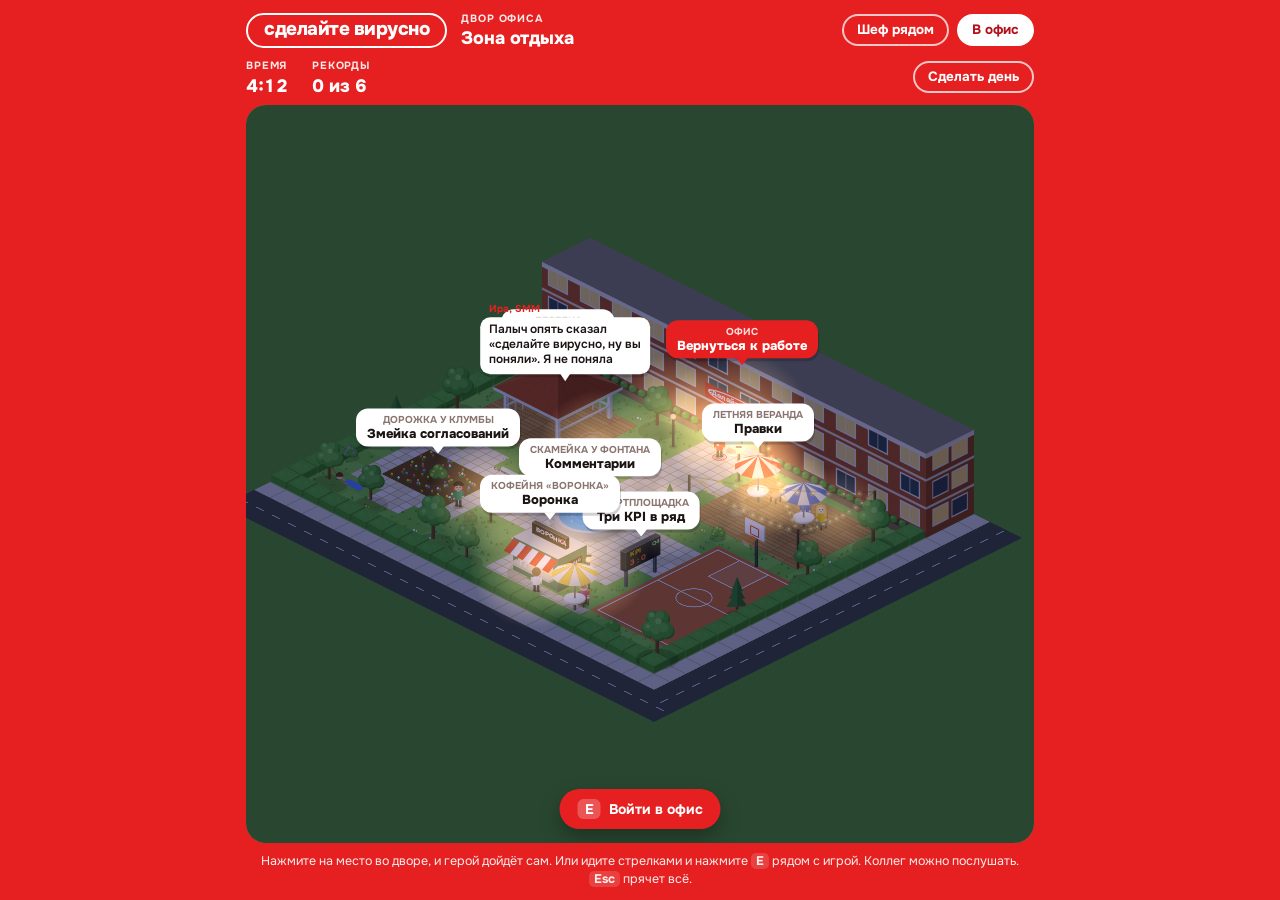
==== commit 1695808e: "Кофейня «Воронка» открыта во дворе Co-Authored-By: Claude Opus 5.5 <noreply@anthropic.com>" ====
--- a/dvor/index.html
+++ b/dvor/index.html
@@ -35,7 +35,7 @@
   var K = window.Kit, shade = Iso.shade, hash = Iso.hash;
   var stage = document.getElementById('stage'), cv = document.getElementById('cv'), actBtn = document.getElementById('act');
   var COLS = 24, ROWS = 20;
-  var READY = { 'kontent-plan': 1, pravki: 1, kpi: 1, soglasovanie: 1, kommentarii: 1, voronka: 0 };
+  var READY = { 'kontent-plan': 1, pravki: 1, kpi: 1, soglasovanie: 1, kommentarii: 1, voronka: 1 };
 
   var W = new Iso.World({
     canvas: cv, stage: stage, cols: COLS, rows: ROWS, ext: 3, top: 215, start: [12.5, 4.4], minZoom: (window.innerWidth > 700 ? 0.5 : 0.62), maxZoom: 1.05, bg: '#5E9B49', font: K.FONT,
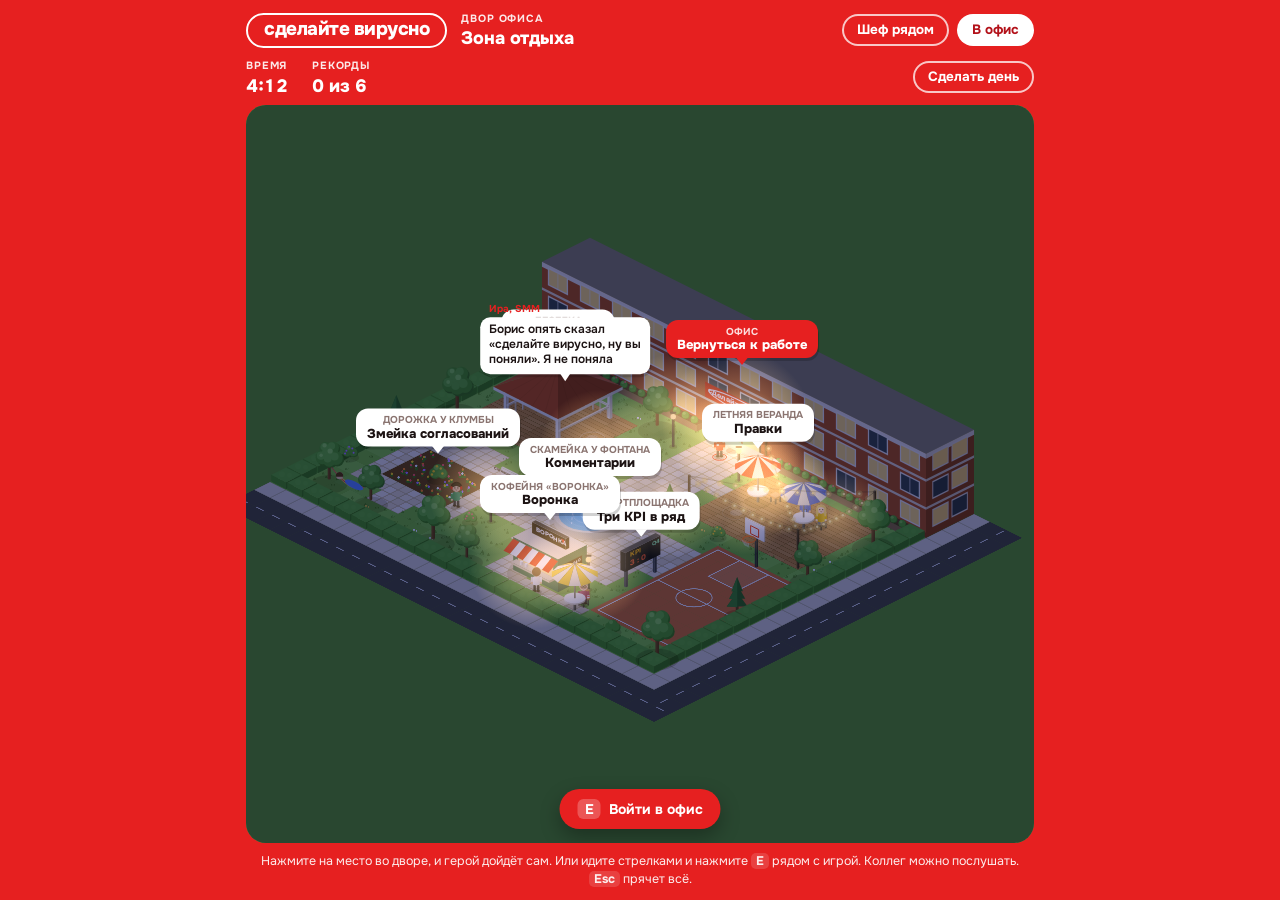
==== commit 7e586005: "Новый квест: офис «Бурёнки в кедах» в изометрии и квест «Правки от жены шефа» Движок квестов (kvest/" ====
--- a/dvor/index.html
+++ b/dvor/index.html
@@ -412,7 +412,7 @@
   W.npcs = [
     { name: 'Ира, SMM', x: 4.75, y: 6.3, pose: 'sit', dk: 0.01, face: 1, flip: 1,
       look: { shirt: '#8E44D8', pants: '#3A3F55', skin: '#F5D0B5', hair: '#C0612B', style: 'bob', acc: 'glasses', seed: 1 },
-      lines: ['Палыч опять сказал «сделайте вирусно, ну вы поняли». Я не поняла', 'Выложила сторис. Смотрели трое, один из них Палыч', 'Контент-план на ноябрь готов. Править начнут завтра'] },
+      lines: ['Борис опять сказал «сделайте вирусно, ну вы поняли». Я не поняла', 'Выложила сторис. Смотрели трое, один из них Борис', 'Контент-план на ноябрь готов. Править начнут завтра'] },
     { name: 'Дима, таргетолог', x: 19.05, y: 5.6, pose: 'sit', dk: 0.01, face: 1, flip: 1, phone: true,
       look: { shirt: '#2F5BD3', pants: '#2B2F3A', skin: '#E8B894', hair: '#1E1A18', style: 'cap', seed: 2 },
       lines: ['«Небольшая корректировка», говорят. Это редизайн, если что', 'Сказали поднять ROMI и срезать бюджет. Одновременно', 'До Чёрной пятницы шестнадцать дней, а кабинет всё ещё на модерации'] },
@@ -440,7 +440,7 @@
     { id: 'pravki', place: 'Летняя веранда', game: 'Правки', x: 16.5, y: 7.35, tx: 16.5, ty: 6, tz: 104, hx: 16.5, hy: 6, hr: 1.2, seed: 0.5, href: '../pravki/',
       text: 'Маджонг из правок от генерального, юристов, продаж и жены генерального. Три одинаковые вносятся разом, в лотке семь мест.' },
     { id: 'kpi', place: 'Спортплощадка', game: 'Три KPI в ряд', x: 16.45, y: 14.5, tx: 17.7, ty: 14.5, tz: 86, hx: 17.7, hy: 14.5, hr: 1.3, seed: 0.7, href: '../kpi/',
-      text: 'Собираете показатели по три в ряд и закрываете квартал, пока Палыч не поменял KPI.' },
+      text: 'Собираете показатели по три в ряд и закрываете квартал, пока Борис не поменял KPI.' },
     { id: 'soglasovanie', place: 'Дорожка у клумбы', game: 'Змейка согласований', x: 8.6, y: 14.5, tx: 5, ty: 14.5, tz: 44, hx: 5, hy: 14.5, hr: 2.0, seed: 0.2, href: '../soglasovanie/',
       text: 'Макет ползёт по коридору и собирает визы отделов. Наступили на свой хвост, и всё сначала.' },
     { id: 'kommentarii', place: 'Скамейка у фонтана', game: 'Комментарии', x: 10.6, y: 12.5, tx: 12.5, ty: 12.5, tz: 78, hx: 12.5, hy: 12.5, hr: 1.7, seed: 0.9, href: '../kommentarii/',
@@ -464,7 +464,7 @@
     if (!s || K.cardOpen()) return;
     W.keys = {};
     if (s.id === 'office') {
-      K.card({ stamp: 'Офис', title: 'Вернуться к работе?', text: 'Палыч уже дважды спрашивал в чате, где вы. Квест про вирусный ролик ждёт.',
+      K.card({ stamp: 'Офис', title: 'Вернуться к работе?', text: 'Борис уже дважды спрашивал в чате, где вы. Квест про вирусный ролик ждёт.',
         btns: [['Вернуться в офис', function () { location.href = '../'; }], ['Ещё пять минут']] });
       return;
     }
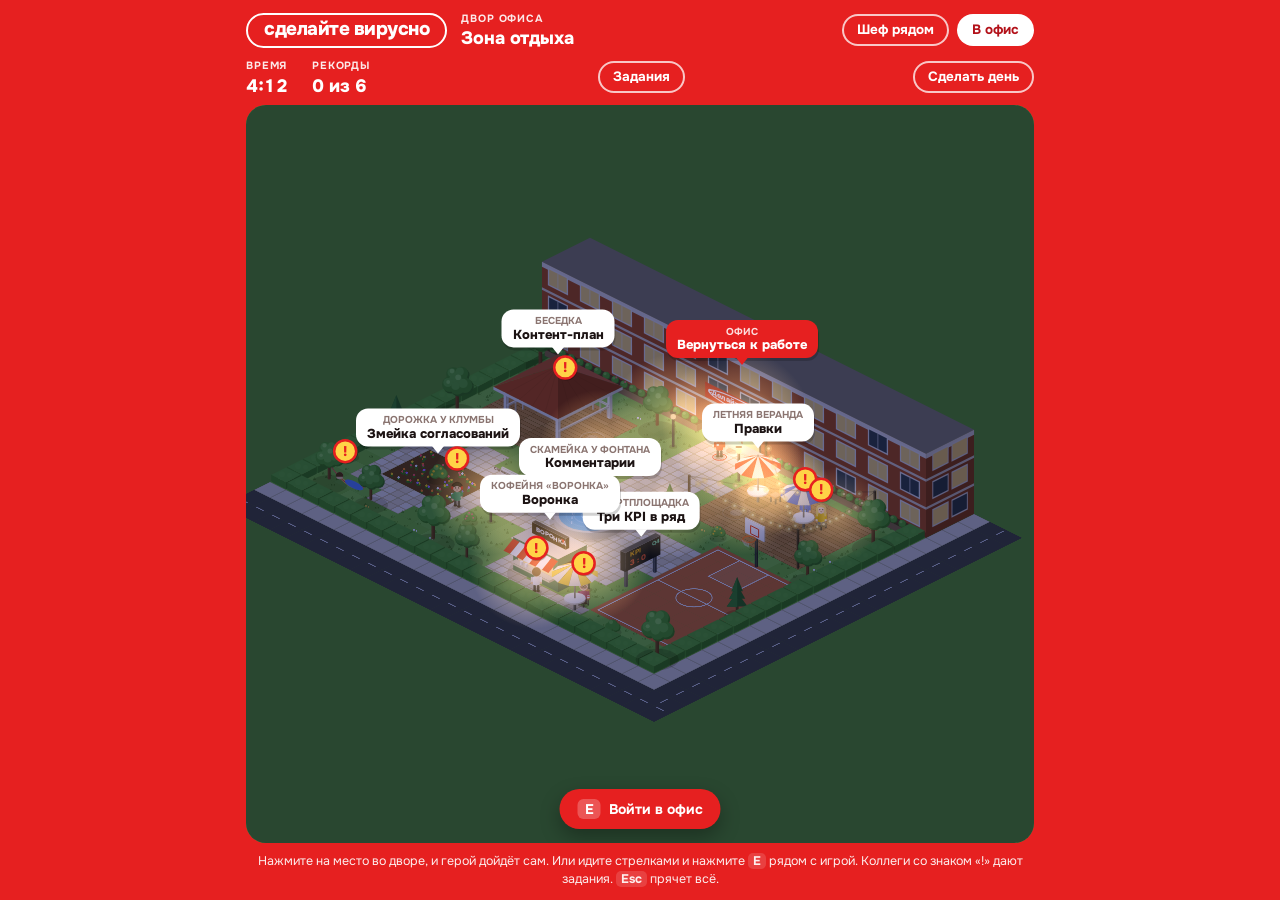
==== commit c9e26167: "Задания во дворе: семь поручений от коллег, связанных с играми Двор переехал на квестовый движок в с" ====
--- a/dvor/index.html
+++ b/dvor/index.html
@@ -11,6 +11,7 @@
 <link rel="preconnect" href="https://fonts.gstatic.com" crossorigin>
 <link rel="stylesheet" href="https://fonts.googleapis.com/css2?family=Onest:wght@400;500;700;800&display=swap">
 <link rel="stylesheet" href="../kit/kit.css">
+<link rel="stylesheet" href="../kvest/kvest.css">
 <style>
 .kit-stage.iso{padding:0;background:#5E9B49;display:block}
 .kit-stage.iso canvas{position:absolute;inset:0;touch-action:manipulation}
@@ -25,29 +26,21 @@
   <header class="kit-top" id="kitTop"></header>
   <div class="kit-stats" id="kitStats"></div>
   <main class="kit-stage iso" id="stage"><canvas id="cv" aria-label="Двор офиса: зона отдыха с играми"></canvas><button type="button" class="act" id="act" hidden></button></main>
-  <p class="kit-hint">Нажмите на место во дворе, и герой дойдёт сам. Или идите стрелками и нажмите <kbd>E</kbd> рядом с игрой. Коллег можно послушать. <kbd>Esc</kbd> прячет всё.</p>
+  <p class="kit-hint">Нажмите на место во дворе, и герой дойдёт сам. Или идите стрелками и нажмите <kbd>E</kbd> рядом с игрой. Коллеги со знаком «!» дают задания. <kbd>Esc</kbd> прячет всё.</p>
 </div>
 <script src="../kit/kit.js"></script>
 <script src="../kit/iso.js"></script>
+<script src="../kvest/furniture.js"></script>
+<script src="../kvest/engine.js"></script>
+<script src="../kvest/sides.js"></script>
+<script src="../kvest/q/dvor.js"></script>
 <script>
 (function () {
   'use strict';
   var K = window.Kit, shade = Iso.shade, hash = Iso.hash;
-  var stage = document.getElementById('stage'), cv = document.getElementById('cv'), actBtn = document.getElementById('act');
+  window.KVOffice = window.KVOffice || {};
+  window.KVOffice.dvor = function (W) {
   var COLS = 24, ROWS = 20;
-  var READY = { 'kontent-plan': 1, pravki: 1, kpi: 1, soglasovanie: 1, kommentarii: 1, voronka: 1 };
-
-  var W = new Iso.World({
-    canvas: cv, stage: stage, cols: COLS, rows: ROWS, ext: 3, top: 215, start: [12.5, 4.4], minZoom: (window.innerWidth > 700 ? 0.5 : 0.62), maxZoom: 1.05, bg: '#5E9B49', font: K.FONT,
-    look: { shirt: '#E62020', pants: '#2B2F3A', skin: '#F2C7A5', hair: '#3B2A20', style: 'short', acc: 'badge' },
-    blocked: function () { return K.cardOpen() || K.bossOn(); },
-    onNear: function (s) {
-      if (!s) { actBtn.hidden = true; return; }
-      actBtn.hidden = false;
-      actBtn.innerHTML = '<kbd>E</kbd>' + (s.id === 'office' ? 'Войти в офис' : 'Играть: ' + s.game);
-    },
-    onSpot: useSpot
-  });
 
   // ——— земля ———
   var GAZ = { x0: 2, y0: 5, x1: 7, y1: 9 }, VER = { x0: 15, y0: 4, x1: 21, y1: 8 }, COURT = { x0: 18, y0: 10, x1: 22, y1: 17 };
@@ -409,31 +402,31 @@
   for (var hx = 1; hx < COLS - 1; hx++) hedge(hx, ROWS - 1);
 
   // ——— коллеги ———
-  W.npcs = [
-    { name: 'Ира, SMM', x: 4.75, y: 6.3, pose: 'sit', dk: 0.01, face: 1, flip: 1,
+  var npcList = [
+    { id: 'ira', name: 'Ира', role: 'SMM', ax: 6.5, ay: 6.5, x: 4.75, y: 6.3, pose: 'sit', dk: 0.01, face: 1, flip: 1,
       look: { shirt: '#8E44D8', pants: '#3A3F55', skin: '#F5D0B5', hair: '#C0612B', style: 'bob', acc: 'glasses', seed: 1 },
       lines: ['Борис опять сказал «сделайте вирусно, ну вы поняли». Я не поняла', 'Выложила сторис. Смотрели трое, один из них Борис', 'Контент-план на ноябрь готов. Править начнут завтра'] },
-    { name: 'Дима, таргетолог', x: 19.05, y: 5.6, pose: 'sit', dk: 0.01, face: 1, flip: 1, phone: true,
+    { id: 'dima', name: 'Дима', role: 'таргетолог', x: 19.05, y: 5.6, pose: 'sit', dk: 0.01, face: 1, flip: 1, phone: true,
       look: { shirt: '#2F5BD3', pants: '#2B2F3A', skin: '#E8B894', hair: '#1E1A18', style: 'cap', seed: 2 },
       lines: ['«Небольшая корректировка», говорят. Это редизайн, если что', 'Сказали поднять ROMI и срезать бюджет. Одновременно', 'До Чёрной пятницы шестнадцать дней, а кабинет всё ещё на модерации'] },
-    { name: 'Света, дизайнер', x: 20.1, y: 5.65, pose: 'sit', dk: 0.01, face: 1, flip: -1,
+    { id: 'sveta', name: 'Света', role: 'дизайнер', x: 20.1, y: 5.65, pose: 'sit', dk: 0.01, face: 1, flip: -1,
       look: { shirt: '#F2B705', pants: '#5B6B80', skin: '#F6D7C3', hair: '#E8C36A', style: 'long', seed: 3 },
       lines: ['Можно увеличить логотип? Можно. Только зачем', 'Нейросеть нарисовала корову с пятью ногами. Клиенту понравилось', 'Шрифт «посолиднее» это какой?'] },
-    { name: 'Олег, продажи', x: 15.2, y: 18.55, pose: 'stand', face: -1, flip: 1,
+    { id: 'oleg', name: 'Олег', role: 'продажи', x: 15.2, y: 18.55, pose: 'stand', face: -1, flip: 1,
       look: { shirt: '#FFFFFF', pants: '#1F2937', skin: '#EBC2A0', hair: '#6B4A32', style: 'short', acc: 'tie', seed: 4 },
       lines: ['Лиды нецелевые. Все. Всегда', 'Мне один раф и сто заявок к пятнице', 'Маркетинг тратит, продажи зарабатывают. Шучу. Наверное'] },
-    { name: 'Тамара Ивановна', x: 17.5, y: 17.9, pose: 'sit', dk: 0.01, face: 1, flip: 1, cup: true,
+    { id: 'tamara', name: 'Тамара Ивановна', role: 'бухгалтер', x: 17.5, y: 17.9, pose: 'sit', dk: 0.01, face: 1, flip: 1, cup: true,
       look: { shirt: '#B83A6B', pants: '#3B2F3F', skin: '#F3CDB4', hair: '#B9A27E', style: 'bun', acc: 'glasses', seed: 5 },
       lines: ['Закрывающие документы сами себя не закроют', 'Чай без сахара. И без правок, пожалуйста', 'Акт за октябрь где? На дворе ноябрь'] },
-    { name: 'Лёша, контент', x: 7.7, y: 14.5, pose: 'stand', face: 1, flip: 1, orbit: { cx: 5, cy: 14.5, rx: 2.78, ry: 2.6, sp: 0.32 },
+    { id: 'lesha', name: 'Лёша', role: 'контент', x: 7.7, y: 14.5, pose: 'stand', face: 1, flip: 1, orbit: { cx: 5, cy: 14.5, rx: 2.78, ry: 2.6, sp: 0.32 },
       look: { shirt: '#1E9E62', pants: '#33363D', skin: '#F0C8A8', hair: '#2A211C', style: 'curly', acc: 'phones', seed: 6 },
       lines: ['Хожу кругами, как наше согласование', 'Шаги считаю. Единственный KPI, который растёт', 'Юрист попросил убрать слово «лучший». Даже из моего резюме'] },
-    { name: 'Тёма, стажёр', x: 2.7, y: 18, z: 4, pose: 'hidden',
+    { id: 'tema', name: 'Тёма', role: 'стажёр', x: 2.7, y: 18, z: 4, pose: 'hidden', look: { shirt: '#5B8DEF', pants: '#33363D', skin: '#F1C9A5', hair: '#5B3A29', style: 'short', seed: 7 },
       lines: ['Zzz… дедлайн… zzz', 'Я не сплю, я думаю над концепцией', 'Ещё пять минут, и я стажёр месяца'] }
   ];
 
   // ——— места с играми ———
-  W.spots = [
+  var spotList = [
     { id: 'office', place: 'Офис', game: 'Вернуться к работе', x: 12.5, y: 3.6, tx: 12.5, ty: 3, tz: 158, hx: 12.5, hy: 2.3, hr: 1.3, seed: 0.1 },
     { id: 'kontent-plan', place: 'Беседка', game: 'Контент-план', x: 7.35, y: 7.2, tx: 5, ty: 7, tz: 122, hx: 5, hy: 7, hr: 1.9, seed: 0.3, href: '../kontent-plan/',
       text: 'Раскладываете рилс, сторис, карусели и эфиры по таблице недели Чёрной пятницы. Заполненная рубрика или день уходят в публикацию.' },
@@ -448,50 +441,26 @@
     { id: 'voronka', place: 'Кофейня «Воронка»', game: 'Воронка', x: 14.5, y: 18.6, tx: 14.5, ty: 17, tz: 104, hx: 14.5, hy: 17, hr: 1.6, seed: 0.4, href: '../voronka/',
       text: 'Бросаете показы в воронку продаж. Два одинаковых шага сливаются в следующий, и так до клиента на годы.' }
   ];
-  function esc(s) { return String(s).replace(/[&<>"]/g, function (ch) { return { '&': '&amp;', '<': '&lt;', '>': '&gt;', '"': '&quot;' }[ch]; }); }
-  function refreshBadges() {
-    var n = 0;
-    W.spots.forEach(function (s) {
-      if (!s.href) return;
-      s.soon = !READY[s.id];
-      var lab = K.get('label:' + s.id, null);
-      if (lab) n++;
-      s.badge = s.soon ? 'скоро' : lab ? '★' : null;
-    });
-    K.stat('done', n + ' из 6');
-  }
-  function useSpot(s) {
-    if (!s || K.cardOpen()) return;
-    W.keys = {};
-    if (s.id === 'office') {
-      K.card({ stamp: 'Офис', title: 'Вернуться к работе?', text: 'Борис уже дважды спрашивал в чате, где вы. Квест про вирусный ролик ждёт.',
-        btns: [['Вернуться в офис', function () { location.href = '../'; }], ['Ещё пять минут']] });
-      return;
-    }
-    if (s.soon) { K.card({ stamp: s.place, title: s.game, text: 'Здесь ещё расставляют мебель. Загляните чуть позже.', btns: [['Понятно']] }); return; }
-    var lab = K.get('label:' + s.id, null);
-    K.card({ stamp: s.place, title: s.game, text: s.text + (lab ? '<br><br>Ваш рекорд: <b>' + esc(lab) + '</b>' : ''),
-      btns: [['Играть', function () { location.href = s.href; }], ['Не сейчас']] });
-  }
-  actBtn.addEventListener('click', function () { useSpot(W.near); });
-
-  // ——— шапка, время суток ———
-  K.mount({ room: 'Двор офиса', game: 'Зона отдыха', back: { href: '../', label: 'В офис' }, stats: [['clock', 'Время', '—'], ['done', 'Рекорды', '—']] });
-  function clock() { var d = new Date(); K.stat('clock', d.getHours() + ':' + String(d.getMinutes()).padStart(2, '0')); }
+  var npcs = {}, spots = {};
+  npcList.forEach(function (n) { npcs[n.id] = n; });
+  spotList.forEach(function (sp) { spots[sp.id] = sp; });
   var hr = new Date().getHours();
   W.night = K.get('dvor:night', null) != null ? K.get('dvor:night', false) : (hr >= 19 || hr < 7);
-  var nightBtn = K.action(W.night ? 'Сделать день' : 'Сделать вечер', function () {
-    W.night = !W.night; K.set('dvor:night', W.night); nightBtn.textContent = W.night ? 'Сделать день' : 'Сделать вечер';
-  });
-  K.onPause = function () { W.keys = {}; };
-  clock(); setInterval(clock, 30000);
-  refreshBadges();
-  W.resize();
-  if (window.ResizeObserver) new ResizeObserver(function () { W.resize(); }).observe(stage); else window.addEventListener('resize', function () { W.resize(); });
-  W.bind(); W.start();
-  if (document.fonts && document.fonts.ready) document.fonts.ready.then(function () { W.t += 0; });
-  setTimeout(function () { W.talk(W.npcs[0]); }, 1200);
-  window.__w = W;
+  return { npcs: npcs, spots: spots, start: [12.5, 4.4], bg: '#5E9B49', lights: [], defaults: {},
+    look: { shirt: '#E62020', pants: '#2B2F3A', skin: '#F2C7A5', hair: '#3B2A20', style: 'short', acc: 'badge' } };
+  };
+
+  // часы, рекорды и вечер в шапке двора
+  KV.sides.dvor.extra = function (W, office) {
+    function clock() { var d = new Date(); K.stat('clock', d.getHours() + ':' + String(d.getMinutes()).padStart(2, '0')); }
+    var n = 0;
+    Object.keys(office.spots).forEach(function (id) { var sp = office.spots[id]; if (!sp.href) return; var lab = K.get('label:' + sp.id, null); if (lab) n++; sp.badge = lab ? '★' : null; });
+    K.stat('done', n + ' из 6');
+    var nightBtn = K.action(W.night ? 'Сделать день' : 'Сделать вечер', function () { W.night = !W.night; K.set('dvor:night', W.night); nightBtn.textContent = W.night ? 'Сделать день' : 'Сделать вечер'; });
+    clock(); setInterval(clock, 30000);
+    window.__w = W;
+  };
+  KV.boot({ side: 'dvor' });
 })();
 </script>
 </body>
--- a/kit/kit.css
+++ b/kit/kit.css
@@ -50,7 +50,7 @@
 
 .kit-over{position:absolute;inset:0;z-index:20;display:grid;place-items:center;padding:16px;background:rgba(28,19,19,.5);animation:kit-fade .2s ease-out}
 @keyframes kit-fade{from{opacity:0}to{opacity:1}}
-.kit-card{background:var(--red);color:var(--white);border-radius:22px;padding:22px 20px 20px;max-width:420px;width:100%;text-align:center;box-shadow:0 18px 40px rgba(0,0,0,.35)}
+.kit-card{max-height:100%;overflow:auto;overscroll-behavior:contain;background:var(--red);color:var(--white);border-radius:22px;padding:22px 20px 20px;max-width:420px;width:100%;text-align:center;box-shadow:0 18px 40px rgba(0,0,0,.35)}
 .kit-stamp{display:inline-block;border:2.5px solid var(--white);border-radius:999px;padding:4px 14px 6px;font-weight:800;font-size:12px;letter-spacing:.08em;text-transform:uppercase;margin-bottom:12px}
 .kit-card h2{margin:0 0 8px;font-size:clamp(24px,5vw,30px);font-weight:800;letter-spacing:-.02em;line-height:1.05}
 .kit-card p{margin:0 0 14px;font-size:15px;line-height:1.42}
--- a/kvest/kvest.css
+++ b/kvest/kvest.css
@@ -0,0 +1,66 @@
+/* Квест: диалоги, журнал задания, шкалы */
+.kit-stage.iso{padding:0;background:#3C3430;display:block}
+.kit-stage.iso canvas{position:absolute;inset:0;touch-action:manipulation}
+.act{position:absolute;left:50%;bottom:14px;transform:translateX(-50%);z-index:5;border:0;border-radius:99px;background:#E62020;color:#fff;font:700 14px var(--font);padding:11px 18px;box-shadow:0 8px 20px rgba(0,0,0,.3);cursor:pointer;white-space:nowrap;max-width:calc(100% - 24px);overflow:hidden;text-overflow:ellipsis}
+.act:hover{background:#B3121A}
+.act kbd{font-family:inherit;background:rgba(255,255,255,.24);border-radius:6px;padding:1px 7px;margin-right:8px}
+@media (pointer:coarse){.act kbd{display:none}}
+
+.kv-bar{display:inline-block;width:96px;height:10px;border-radius:99px;background:var(--veil);box-shadow:inset 0 0 0 1.5px rgba(255,255,255,.6);overflow:hidden;vertical-align:middle;margin-right:7px}
+.kv-bar i{display:block;height:100%;background:#fff;border-radius:99px;transition:width .35s ease}
+.kv-bar.low i{background:#FFD447}
+.kv-up{animation:kvUp .6s ease-out}.kv-down{animation:kvDown .6s ease-out}
+@keyframes kvUp{30%{color:#B7FFCB;transform:scale(1.06)}}
+@keyframes kvDown{30%{color:#FFD447;transform:translateX(-3px)}60%{transform:translateX(3px)}}
+
+.kv-log{position:absolute;left:12px;top:12px;z-index:6;background:rgba(255,255,255,.95);color:#1C1313;border-radius:16px;padding:11px 13px 12px;width:min(290px,calc(100% - 24px));font-size:12.5px;line-height:1.35;box-shadow:0 8px 22px rgba(0,0,0,.22);cursor:pointer}
+.kv-log h4{margin:2px 0 4px;font-size:14.5px;font-weight:800;letter-spacing:-.01em}
+.kv-when{color:#8A7470;font-size:10.5px;font-weight:700;text-transform:uppercase;letter-spacing:.06em}
+.kv-sub{margin:4px 0 0;color:#5A4A47}
+.kv-log ul{list-style:none;margin:6px 0 0;padding:0;display:flex;flex-direction:column;gap:5px}
+.kv-log li{position:relative;padding-left:20px}
+.kv-log li::before{content:"";position:absolute;left:0;top:2px;width:12px;height:12px;border-radius:50%;border:2px solid #E62020;box-sizing:border-box}
+.kv-log li.done{color:#9A8A86;text-decoration:line-through}
+.kv-log li.done::before{background:#E62020}
+.kv-log li.cur{font-weight:800}
+.kv-tip{margin:8px 0 0;padding:7px 9px;background:#FFF4C2;border-radius:10px;font-weight:600}
+.kv-items{display:flex;flex-wrap:wrap;gap:5px;margin-top:8px}
+.kv-items span{background:#1C1313;color:#fff;border-radius:99px;padding:3px 9px;font-size:11px;font-weight:700}
+.kv-log.min ul,.kv-log.min .kv-tip,.kv-log.min .kv-items,.kv-log.min .kv-sub{display:none}
+.kv-log.min h4::after{content:" ▾";color:#E62020}
+.kv-log:not(.min) h4::after{content:" ▴";color:#E62020}
+
+.kv-dlg{position:absolute;left:12px;right:12px;bottom:12px;z-index:9;max-width:780px;margin:0 auto;background:var(--panel);color:var(--panel-ink);border-radius:20px;box-shadow:0 16px 40px rgba(0,0,0,.38);padding:14px 16px 14px;display:grid;grid-template-columns:auto 1fr;gap:2px 12px;max-height:min(70%,560px);overflow:auto;animation:kvIn .18s ease-out}
+@keyframes kvIn{from{transform:translateY(10px);opacity:0}to{transform:none;opacity:1}}
+.kv-ava{grid-row:span 2;width:46px;height:46px;border-radius:50%;display:grid;place-items:center;font-weight:800;color:#fff;font-size:16px;box-shadow:0 0 0 3px var(--soft)}
+.kv-who{align-self:end}
+.kv-who b{font-weight:800;font-size:15.5px}
+.kv-who span{color:var(--muted);font-size:12.5px;margin-left:8px}
+.kv-text{font-size:15.5px;line-height:1.45;white-space:pre-line;align-self:start;margin-bottom:10px}
+.kv-ch{grid-column:1/-1;display:flex;flex-direction:column;gap:6px}
+.kv-ch button{display:flex;gap:10px;align-items:flex-start;text-align:left;font:inherit;font-weight:600;font-size:14.5px;line-height:1.35;border:0;border-radius:12px;padding:10px 12px;background:var(--soft);color:var(--panel-ink);cursor:pointer}
+.kv-ch button:hover,.kv-ch button:focus-visible{background:var(--red);color:#fff;outline:none}
+.kv-ch button i{font-style:normal;font-weight:800;color:var(--red);min-width:12px}
+.kv-ch button:hover i,.kv-ch button:focus-visible i{color:#fff}
+.kv-ch small{display:block;font-weight:500;font-size:12px;opacity:.75;margin-top:2px}
+
+.kv-menu .kit-card{max-width:620px;text-align:left;max-height:calc(100% - 8px);overflow:auto}
+.kv-menu .kit-stamp{margin-bottom:10px}
+.kv-qs{list-style:none;margin:6px 0 10px;padding:0;display:flex;flex-direction:column;gap:8px}
+.kv-qs li{display:grid;grid-template-columns:78px 1fr auto;gap:10px;align-items:center;background:rgba(255,255,255,.13);border-radius:14px;padding:10px 12px}
+.kv-qs .kv-g{font-size:11px;font-weight:800;text-transform:uppercase;letter-spacing:.06em;opacity:.9}
+.kv-qs b{display:block;font-size:15px;line-height:1.2}
+.kv-qs small{display:block;font-size:12px;opacity:.85;margin-top:2px}
+.kv-qs li.lock{opacity:.55}
+.kv-qs li.done b::after{content:" ✓"}
+.kv-qs .kit-btn{font-size:13px;padding:8px 14px}
+.kv-free{margin:10px 0 0;padding-left:0;list-style:none;display:flex;flex-direction:column;gap:6px;text-align:left}
+.kv-note{font-size:13px;opacity:.9;margin:0 0 12px}
+@media (max-width:560px){
+  .kv-log{font-size:11.5px;width:min(240px,calc(100% - 24px))}
+  .kv-dlg{left:8px;right:8px;bottom:8px;padding:12px}
+  .kv-text{font-size:14.5px}
+  .kv-ch button{font-size:13.5px;padding:9px 10px}
+  .kv-qs li{grid-template-columns:1fr auto}
+  .kv-qs .kv-g{grid-column:1/-1}
+}
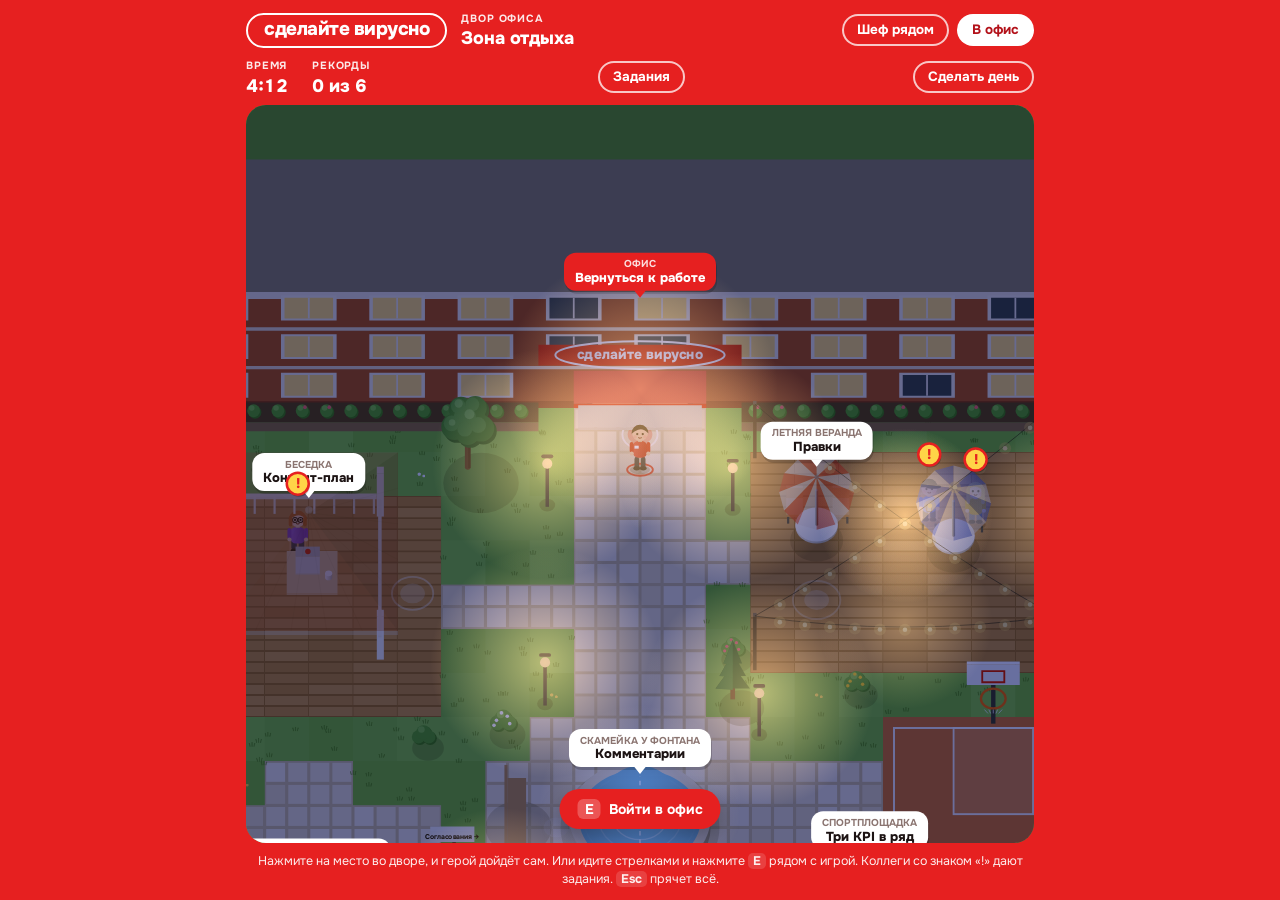
==== commit 3770254b: "Двор в виде сверху, как офисы Та же камера и проекция, что в офисах. Крыша беседки и зонтики полупро" ====
--- a/dvor/index.html
+++ b/dvor/index.html
@@ -190,13 +190,15 @@
       W.shadow(x, y, 0.6, 0.14);
       W.cyl(x, y, 0, 0.06, 20, '#4A4F57'); W.cyl(x, y, 20, 0.48, 3, '#EDE6DA', '#FBF8F2');
       W.cyl(x, y, 23, 0.035, 50, '#6B6F76');
-      var ap = W.iso(x, y, 92), n = 12, R = 1.05, secs = [];
+      var ap = W.iso(x, y, 92), n = 12, R = W.flat ? 0.85 : 1.05, secs = [];
       for (var i = 0; i < n; i++) { var a0 = i / n * Math.PI * 2, a1 = (i + 1) / n * Math.PI * 2, am = (a0 + a1) / 2; secs.push({ a0: a0, a1: a1, dep: Math.cos(am) + Math.sin(am), i: i, lit: Math.cos(am - 3.93) }); }
       secs.sort(function (a, b) { return a.dep - b.dep; });
+      if (W.flat) c.globalAlpha = 0.55;
       secs.forEach(function (s) {
         W.poly([ap, W.iso(x + Math.cos(s.a0) * R, y + Math.sin(s.a0) * R, 70), W.iso(x + Math.cos(s.a1) * R, y + Math.sin(s.a1) * R, 70)], shade(s.i % 2 ? '#FBF7EF' : col, s.lit * 0.12));
       });
       circ(c, ap, 2.5, '#6B6F76');
+      c.globalAlpha = 1;
     });
   }
   function pole(x, y, h) { W.block(Math.floor(x), Math.floor(y)); W.prop(x + y, function () { W.box(x - 0.04, y - 0.04, 0, 0.08, 0.08, h, '#5A4634'); }); }
@@ -250,7 +252,7 @@
     W.box(11.1, 3.0, 0, 2.8, 0.5, 4, '#D3CABD');
     W.face('x', 10.2, 14.8, 3.006, 62, 92, '#E62020');
     var p = W.iso(12.5, 3.007, 77);
-    c.save(); c.transform(1, 0.5, 0, 1, p[0], p[1]); c.strokeStyle = '#FFFFFF'; c.lineWidth = 2.2; c.beginPath(); c.ellipse(0, 0, 66, 11.5, 0, 0, 7); c.stroke(); c.restore();
+    c.save(); if (W.flat) c.transform(1, 0, 0, 1, p[0], p[1]); else c.transform(1, 0.5, 0, 1, p[0], p[1]); c.strokeStyle = '#FFFFFF'; c.lineWidth = 2.2; c.beginPath(); c.ellipse(0, 0, W.flat ? 92 : 66, W.flat ? 15 : 11.5, 0, 0, 7); c.stroke(); c.restore();
     W.faceText('сделайте вирусно', 12.5, 3.007, 77, 'x', '800 15px ' + K.FONT, '#FFFFFF', 'center');
   });
   // кашпо вдоль фасада
@@ -284,6 +286,7 @@
       W.box(x1 - 0.16, y1 - 0.16, 0, 0.16, 0.16, H, post);
       W.box(x1 - 0.13, y0 + 0.16, 22, 0.08, y1 - y0 - 0.32, 3, rail);
       var o = 0.32, I = W.iso.bind(W), A = I((x0 + x1) / 2, (y0 + y1) / 2, H + 42);
+      if (W.flat) c.globalAlpha = 0.3; // сверху крыша полупрозрачная, чтобы было видно Иру
       var c00 = I(x0 - o, y0 - o, H), c10 = I(x1 + o, y0 - o, H), c11 = I(x1 + o, y1 + o, H), c01 = I(x0 - o, y1 + o, H);
       W.poly([A, c00, c10], shade(roof, 0.12)); W.poly([A, c00, c01], shade(roof, 0.06));
       W.poly([A, c01, c11], roof); W.poly([A, c10, c11], shade(roof, -0.2));
@@ -292,6 +295,7 @@
       c.strokeStyle = 'rgba(0,0,0,.12)'; c.lineWidth = 1;
       for (var k = 1; k < 5; k++) { var e1 = I(x0 - o + (x1 - x0 + 2 * o) * k / 5, y1 + o, H); c.beginPath(); c.moveTo(A[0], A[1]); c.lineTo(e1[0], e1[1]); c.stroke(); var e2 = I(x1 + o, y0 - o + (y1 - y0 + 2 * o) * k / 5, H); c.beginPath(); c.moveTo(A[0], A[1]); c.lineTo(e2[0], e2[1]); c.stroke(); }
       circ(c, [A[0], A[1] - 3], 4, '#F4EFE6');
+      c.globalAlpha = 1;
     });
   })();
 
@@ -310,11 +314,11 @@
     W.shadow(cx, cy, 1.8, 0.14);
     W.cyl(cx, cy, 0, 1.6, 14, '#CFC5B5', '#E2DACD');
     var w = W.iso(cx, cy, 13);
-    c.fillStyle = '#5FB4DE'; c.beginPath(); c.ellipse(w[0], w[1], 1.38 * 45.25, 1.38 * 22.63, 0, 0, 7); c.fill();
+    c.fillStyle = '#5FB4DE'; c.beginPath(); var wr = W.rxy(1.38); c.ellipse(w[0], w[1], wr[0], wr[1], 0, 0, 7); c.fill();
     for (var k = 0; k < 3; k++) {
       var ph = (W.t * 0.45 + k / 3) % 1;
       c.strokeStyle = 'rgba(255,255,255,' + (0.55 * (1 - ph)) + ')'; c.lineWidth = 1.5;
-      c.beginPath(); c.ellipse(w[0], w[1], (0.35 + ph) * 45.25, (0.35 + ph) * 22.63, 0, 0, 7); c.stroke();
+      c.beginPath(); var pr = W.rxy(0.35 + ph); c.ellipse(w[0], w[1], pr[0], pr[1], 0, 0, 7); c.stroke();
     }
     W.cyl(cx, cy, 13, 0.26, 32, '#CFC5B5', '#DDD5C7');
     W.cyl(cx, cy, 45, 0.75, 6, '#CFC5B5', '#5FB4DE');
@@ -345,6 +349,10 @@
     W.faceText('KPI', 17.81, 15.3, 62, 'y', '800 13px ' + K.FONT, '#FFB020');
     W.faceText('3 : 0', 17.81, 15.3, 45, 'y', '800 15px ' + K.FONT, '#FF5A3C');
     W.faceText('Q4', 17.81, 13.95, 62, 'y', '800 11px ' + K.FONT, '#7FE3A0');
+    if (W.flat) { // сверху боковая грань табло не видна: лицевая табличка на торце
+      W.box(17.15, 15.45, 34, 1.0, 0.12, 38, '#22262E');
+      W.faceText('KPI  3 : 0', 17.22, 15.575, 54, 'x', '800 10px ' + K.FONT, '#FFB020');
+    }
   });
   W.block(20, 10);
   W.prop(20.5 + 10.3, function (c) {
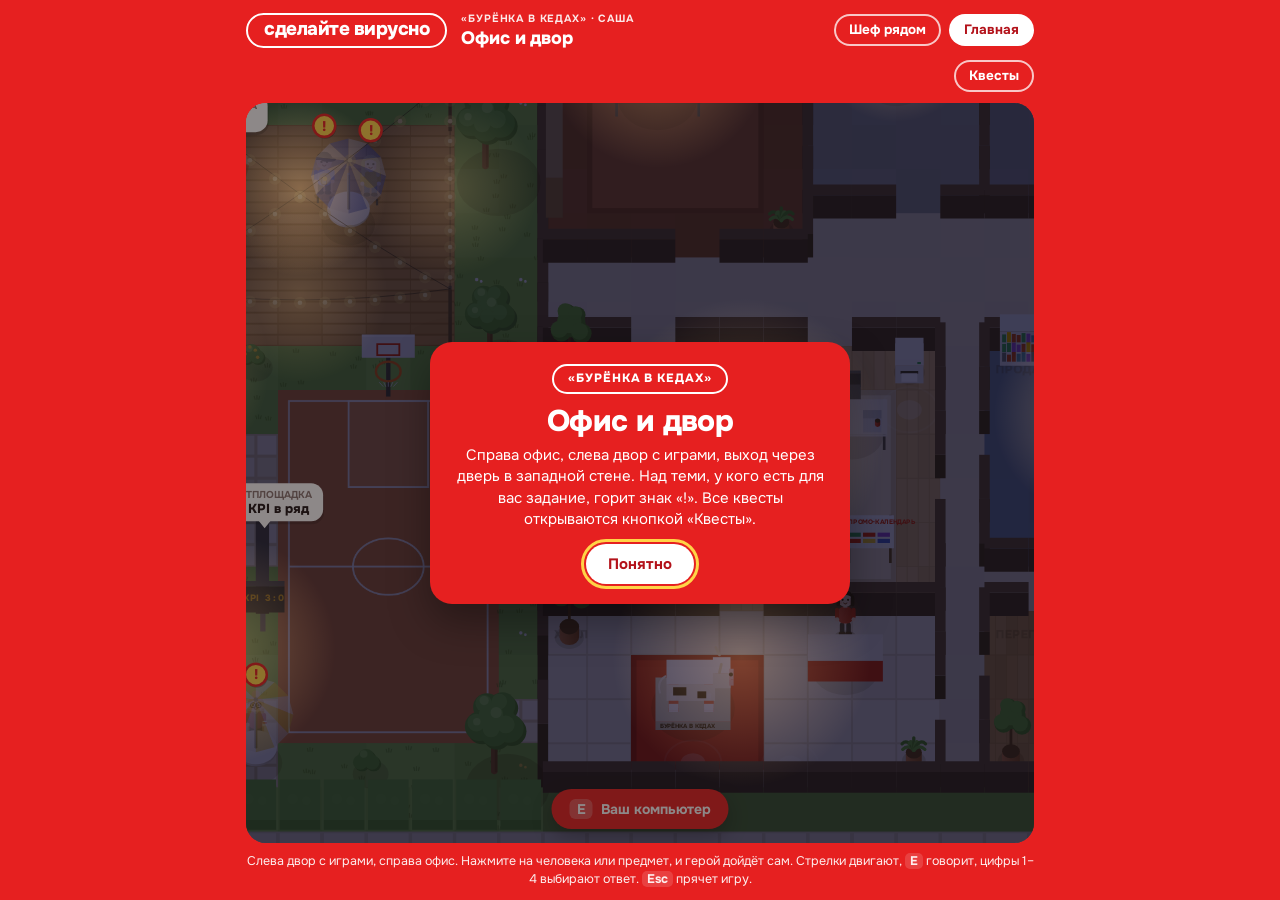
==== commit 8c685894: "Двор и офис на одной карте: двор слева, офис справа Движок собирает карту из двух частей со сдвигом " ====
--- a/dvor/index.html
+++ b/dvor/index.html
@@ -2,474 +2,17 @@
 <html lang="ru">
 <head>
 <meta charset="utf-8">
-<meta name="viewport" content="width=device-width, initial-scale=1, viewport-fit=cover">
+<meta name="viewport" content="width=device-width, initial-scale=1">
 <title>Двор офиса · Сделайте вирусно</title>
-<meta name="description" content="Зона отдыха во дворе офиса: шесть коротких игр про работу маркетолога, коллеги на скамейках и кофейня «Воронка».">
-<meta name="theme-color" content="#E62020">
-<link rel="icon" href="../kit/icon.svg">
-<link rel="preconnect" href="https://fonts.googleapis.com">
-<link rel="preconnect" href="https://fonts.gstatic.com" crossorigin>
-<link rel="stylesheet" href="https://fonts.googleapis.com/css2?family=Onest:wght@400;500;700;800&display=swap">
-<link rel="stylesheet" href="../kit/kit.css">
-<link rel="stylesheet" href="../kvest/kvest.css">
-<style>
-.kit-stage.iso{padding:0;background:#5E9B49;display:block}
-.kit-stage.iso canvas{position:absolute;inset:0;touch-action:manipulation}
-.act{position:absolute;left:50%;bottom:14px;transform:translateX(-50%);z-index:5;border:0;border-radius:99px;background:#E62020;color:#fff;font:700 14px var(--font);padding:11px 18px;box-shadow:0 8px 20px rgba(0,0,0,.3);cursor:pointer;white-space:nowrap;max-width:calc(100% - 24px);overflow:hidden;text-overflow:ellipsis}
-.act:hover{background:#B3121A}
-.act kbd{font-family:inherit;background:rgba(255,255,255,.24);border-radius:6px;padding:1px 7px;margin-right:8px}
-@media (pointer:coarse){.act kbd{display:none}}
-</style>
-</head>
-<body>
-<div class="kit-wrap fill">
-  <header class="kit-top" id="kitTop"></header>
-  <div class="kit-stats" id="kitStats"></div>
-  <main class="kit-stage iso" id="stage"><canvas id="cv" aria-label="Двор офиса: зона отдыха с играми"></canvas><button type="button" class="act" id="act" hidden></button></main>
-  <p class="kit-hint">Нажмите на место во дворе, и герой дойдёт сам. Или идите стрелками и нажмите <kbd>E</kbd> рядом с игрой. Коллеги со знаком «!» дают задания. <kbd>Esc</kbd> прячет всё.</p>
-</div>
-<script src="../kit/kit.js"></script>
-<script src="../kit/iso.js"></script>
-<script src="../kvest/furniture.js"></script>
-<script src="../kvest/engine.js"></script>
-<script src="../kvest/sides.js"></script>
-<script src="../kvest/q/dvor.js"></script>
+<style>body{margin:0;background:#E62020;color:#fff;font:16px/1.4 system-ui,sans-serif;display:grid;place-items:center;height:100vh}a{color:#fff}</style>
 <script>
 (function () {
-  'use strict';
-  var K = window.Kit, shade = Iso.shade, hash = Iso.hash;
-  window.KVOffice = window.KVOffice || {};
-  window.KVOffice.dvor = function (W) {
-  var COLS = 24, ROWS = 20;
-
-  // ——— земля ———
-  var GAZ = { x0: 2, y0: 5, x1: 7, y1: 9 }, VER = { x0: 15, y0: 4, x1: 21, y1: 8 }, COURT = { x0: 18, y0: 10, x1: 22, y1: 17 };
-  var PATHS = [{ x0: 11, y0: 3, x1: 13, y1: 9 }, { x0: 8, y0: 7, x1: 10, y1: 7 }, { x0: 14, y0: 6, x1: 14, y1: 6 }, { x0: 15, y0: 11, x1: 17, y1: 13 },
-    { x0: 15, y0: 13, x1: 16, y1: 15 }, { x0: 12, y0: 15, x1: 13, y1: 18 }, { x0: 12, y0: 18, x1: 17, y1: 18 }, { x0: 7, y0: 14, x1: 10, y1: 14 }];
-  function inR(x, y, r) { return x >= r.x0 && x <= r.x1 && y >= r.y0 && y <= r.y1; }
-  function bedE(x, y) { var dx = (x + 0.5 - 5) / 3, dy = (y + 0.5 - 14.5) / 2.8; return Math.sqrt(dx * dx + dy * dy); }
-  function gtype(x, y) {
-    if (x >= COLS || y >= ROWS) return Math.max(x - (COLS - 1), y - (ROWS - 1)) === 1 ? 'walk' : 'road';
-    if (y < 3) return 'none';
-    if (inR(x, y, GAZ) || inR(x, y, VER)) return 'deck';
-    if (inR(x, y, COURT)) return 'court';
-    var e = bedE(x, y); if (e < 0.72) return 'soil'; if (e < 1.12) return 'path';
-    if (Math.hypot(x + 0.5 - 12.5, y + 0.5 - 12.5) <= 3.3) return 'path';
-    for (var i = 0; i < PATHS.length; i++) if (inR(x, y, PATHS[i])) return 'path';
-    return 'grass';
-  }
-  W.bakeGround(function (W, c) {
-    var x, y;
-    for (y = 0; y < ROWS + 3; y++) for (x = 0; x < COLS + 3; x++) {
-      var t = gtype(x, y), h = hash(x, y);
-      if (t === 'none') continue;
-      if (t === 'grass') W.dia(x, y, 1, 1, ['#7CBF5B', '#77BA56', '#82C561'][Math.floor(h * 3)]);
-      else if (t === 'path') {
-        W.dia(x, y, 1, 1, '#CDBFA6');
-        for (var i = 0; i < 2; i++) for (var j = 0; j < 2; j++) W.dia(x + i * 0.5 + 0.035, y + j * 0.5 + 0.035, 0.43, 0.43, ['#EAE0CE', '#E3D7C2', '#EFE7D8'][Math.floor(hash(x * 2 + i, y * 2 + j, 3) * 3)]);
-      } else if (t === 'deck') {
-        W.dia(x, y, 1, 1, '#9E6E40');
-        for (var k = 0; k < 4; k++) { var hk = hash(x, y * 4 + k, 5); W.dia(x + 0.01, y + k * 0.25 + 0.02, 0.98, 0.21, hk < 0.33 ? '#C48E58' : hk < 0.66 ? '#BD8752' : '#CB9761'); }
-      } else if (t === 'court') W.dia(x, y, 1, 1, '#D9774F');
-      else if (t === 'soil') W.dia(x, y, 1, 1, '#6E4A30');
-      else if (t === 'walk') { W.dia(x, y, 1, 1, '#C4BDB0'); W.dia(x + 0.04, y + 0.04, 0.92, 0.92, '#DCD6CA'); }
-      else W.dia(x, y, 1, 1, '#4B4F55');
-    }
-    // трава: кустики и цветочки, клумба: цветы
-    for (y = 3; y < ROWS; y++) for (x = 0; x < COLS; x++) {
-      var tt = gtype(x, y);
-      if (tt === 'grass') {
-        c.strokeStyle = 'rgba(60,120,45,.55)'; c.lineWidth = 1.2;
-        for (var n = 0; n < 3; n++) {
-          var p = W.iso(x + hash(x, y, n * 7 + 1), y + hash(x, y, n * 7 + 2));
-          c.beginPath(); c.moveTo(p[0] - 2, p[1]); c.lineTo(p[0] - 3, p[1] - 4); c.moveTo(p[0], p[1]); c.lineTo(p[0], p[1] - 5); c.moveTo(p[0] + 2, p[1]); c.lineTo(p[0] + 3, p[1] - 4); c.stroke();
-        }
-        if (hash(x, y, 9) < 0.12) { var q = W.iso(x + 0.5, y + 0.5); c.fillStyle = hash(x, y, 10) < 0.5 ? '#FFFFFF' : '#FFE066'; W.dot(c, q[0], q[1], 1.8); W.dot(c, q[0] + 5, q[1] + 2, 1.5); }
-      } else if (tt === 'soil') {
-        for (var m = 0; m < 6; m++) {
-          var f = W.iso(x + 0.1 + hash(x, y, m * 3 + 11) * 0.8, y + 0.1 + hash(x, y, m * 3 + 12) * 0.8);
-          c.fillStyle = '#3F7F35'; W.dot(c, f[0], f[1], 3);
-          c.fillStyle = ['#FF5D73', '#FFD23F', '#B57CFF', '#FFFFFF', '#FF8C42'][Math.floor(hash(x, y, m * 3 + 13) * 5)]; W.dot(c, f[0], f[1] - 3, 2.4);
-        }
-      }
-    }
-    // разметка площадки
-    var I = W.iso.bind(W);
-    c.strokeStyle = 'rgba(255,255,255,.9)'; c.lineWidth = 2;
-    W.poly([I(18.25, 10.25), I(22.75, 10.25), I(22.75, 17.75), I(18.25, 17.75)], null, 'rgba(255,255,255,.9)', 2);
-    c.beginPath(); var l0 = I(18.25, 14), l1 = I(22.75, 14); c.moveTo(l0[0], l0[1]); c.lineTo(l1[0], l1[1]); c.stroke();
-    W.ell(20.5, 14, 0, 0.8, null, 'rgba(255,255,255,.9)', 2);
-    W.poly([I(19.6, 10.25), I(21.4, 10.25), I(21.4, 12.2), I(19.6, 12.2)], 'rgba(255,255,255,.12)', 'rgba(255,255,255,.9)', 2);
-    // дорога: разметка
-    c.strokeStyle = 'rgba(255,255,255,.75)'; c.lineWidth = 2;
-    for (x = 0; x < COLS + 3; x++) { var a = I(x + 0.15, ROWS + 2), b = I(x + 0.6, ROWS + 2); c.beginPath(); c.moveTo(a[0], a[1]); c.lineTo(b[0], b[1]); c.stroke(); }
-    for (y = 0; y < ROWS + 2; y++) { var a2 = I(COLS + 2, y + 0.15), b2 = I(COLS + 2, y + 0.6); c.beginPath(); c.moveTo(a2[0], a2[1]); c.lineTo(b2[0], b2[1]); c.stroke(); }
-  });
-
-  // ——— твёрдое ———
-  for (var yy = 3; yy < ROWS; yy++) for (var xx = 0; xx < COLS; xx++) if (gtype(xx, yy) === 'soil') W.block(xx, yy);
-
-  // ——— предметы ———
-  function circ(c, p, r, col) { c.fillStyle = col; c.beginPath(); c.arc(p[0], p[1], r, 0, 7); c.fill(); }
-  function tree(x, y, s, kind) {
-    W.block(Math.floor(x), Math.floor(y));
-    W.prop(x + y, function (c) {
-      var p = W.iso(x, y, 0);
-      W.shadow(x + 0.3, y + 0.3, 0.95 * s, 0.17);
-      c.fillStyle = '#7A5136'; W.rr(c, p[0] - 3.5 * s, p[1] - 38 * s, 7 * s, 38 * s, 3 * s); c.fill();
-      c.fillStyle = 'rgba(0,0,0,.18)'; c.fillRect(p[0] + 0.5 * s, p[1] - 38 * s, 3 * s, 36 * s);
-      var pal = kind === 'b' ? ['#3A7836', '#4B9442', '#5FAA52', '#83C76B'] : ['#3F8436', '#52A046', '#68B757', '#8ED170'];
-      var B = [[0, -60, 22], [-16, -52, 16], [16, -50, 16], [-8, -73, 15], [9, -75, 14], [0, -45, 15]];
-      B.forEach(function (b) { circ(c, [p[0] + (b[0] + 3) * s, p[1] + (b[1] + 3.5) * s], b[2] * s, pal[0]); });
-      B.forEach(function (b) { circ(c, [p[0] + b[0] * s, p[1] + b[1] * s], b[2] * s, pal[1]); });
-      B.forEach(function (b) { circ(c, [p[0] + (b[0] - 3.5) * s, p[1] + (b[1] - 4) * s], b[2] * s * 0.6, pal[2]); });
-      [[-11, -80, 5], [-19, -57, 4], [2, -67, 6]].forEach(function (b) { circ(c, [p[0] + b[0] * s, p[1] + b[1] * s], b[2] * s, pal[3]); });
-    });
-  }
-  function pine(x, y, s) {
-    W.block(Math.floor(x), Math.floor(y));
-    W.prop(x + y, function (c) {
-      var p = W.iso(x, y, 0);
-      W.shadow(x + 0.2, y + 0.2, 0.6 * s, 0.17);
-      c.fillStyle = '#6B4A33'; c.fillRect(p[0] - 3 * s, p[1] - 18 * s, 6 * s, 18 * s);
-      for (var i = 0; i < 3; i++) {
-        var yb = p[1] - (14 + i * 16) * s, w = (22 - i * 5) * s, h = 30 * s;
-        W.poly([[p[0] - w, yb], [p[0] + w, yb], [p[0], yb - h]], '#2F6E3A');
-        W.poly([[p[0] - w, yb], [p[0], yb - h], [p[0], yb + 2 * s]], '#3E8A47');
-      }
-    });
-  }
-  function bush(x, y, s, flw) {
-    W.block(Math.floor(x), Math.floor(y));
-    W.prop(x + y, function (c) {
-      var p = W.iso(x, y, 0);
-      W.shadow(x + 0.1, y + 0.1, 0.45 * s, 0.15);
-      [[-7, -9, 9], [7, -9, 9], [0, -15, 10]].forEach(function (b) { circ(c, [p[0] + (b[0] + 2) * s, p[1] + (b[1] + 2) * s], b[2] * s, '#3F8436'); });
-      [[-7, -9, 9], [7, -9, 9], [0, -15, 10]].forEach(function (b) { circ(c, [p[0] + b[0] * s, p[1] + b[1] * s], b[2] * s, '#56A447'); });
-      circ(c, [p[0] - 3 * s, p[1] - 19 * s], 4.5 * s, '#7BC261');
-      if (flw) [[-8, -12], [5, -17], [8, -8], [-2, -21], [-11, -6]].forEach(function (f) { circ(c, [p[0] + f[0] * s, p[1] + f[1] * s], 2.2 * s, flw); });
-    });
-  }
-  function lamp(x, y) {
-    W.block(Math.floor(x), Math.floor(y));
-    W.lights.push([x, y, 60, 125]);
-    W.prop(x + y, function (c) {
-      W.shadow(x, y, 0.18, 0.2);
-      W.box(x - 0.04, y - 0.04, 0, 0.08, 0.08, 56, '#30353C');
-      var h = W.iso(x, y, 60);
-      c.fillStyle = '#30353C'; W.rr(c, h[0] - 6.5, h[1] - 10, 13, 4, 2); c.fill();
-      circ(c, h, 5.5, W.night ? '#FFE9A6' : '#F4F0E6');
-    });
-  }
-  function bench(x, y, axis) {
-    W.prop(x + y, function () {
-      var wd = '#B07A4A', mt = '#3A3F47';
-      if (axis === 'x') {
-        W.shadow(x, y + 0.1, 0.75, 0.14);
-        W.box(x - 0.85, y - 0.12, 0, 0.07, 0.3, 11, mt); W.box(x + 0.78, y - 0.12, 0, 0.07, 0.3, 11, mt);
-        W.box(x - 0.9, y - 0.22, 11, 1.8, 0.07, 22, wd); W.box(x - 0.9, y - 0.15, 11, 1.8, 0.42, 3, wd);
-      } else {
-        W.shadow(x + 0.1, y, 0.75, 0.14);
-        W.box(x - 0.12, y - 0.85, 0, 0.3, 0.07, 11, mt); W.box(x - 0.12, y + 0.78, 0, 0.3, 0.07, 11, mt);
-        W.box(x - 0.22, y - 0.9, 11, 0.07, 1.8, 22, wd); W.box(x - 0.15, y - 0.9, 11, 0.42, 1.8, 3, wd);
-      }
-    });
-  }
-  function chair(x, y, back) {
-    W.prop(x + y, function () {
-      var m = '#3A3F47', s = '#C9874E';
-      W.box(x - 0.17, y - 0.17, 0, 0.05, 0.05, 11, m); W.box(x + 0.12, y - 0.17, 0, 0.05, 0.05, 11, m);
-      W.box(x - 0.17, y + 0.12, 0, 0.05, 0.05, 11, m); W.box(x + 0.12, y + 0.12, 0, 0.05, 0.05, 11, m);
-      if (back === 'n') W.box(x - 0.19, y - 0.22, 11, 0.38, 0.05, 19, s); else W.box(x - 0.22, y - 0.19, 11, 0.05, 0.38, 19, s);
-      W.box(x - 0.19, y - 0.19, 11, 0.38, 0.38, 3, s);
-    });
-  }
-  function uTable(x, y, col) {
-    W.block(Math.floor(x), Math.floor(y));
-    W.prop(x + y, function (c) {
-      W.shadow(x, y, 0.6, 0.14);
-      W.cyl(x, y, 0, 0.06, 20, '#4A4F57'); W.cyl(x, y, 20, 0.48, 3, '#EDE6DA', '#FBF8F2');
-      W.cyl(x, y, 23, 0.035, 50, '#6B6F76');
-      var ap = W.iso(x, y, 92), n = 12, R = W.flat ? 0.85 : 1.05, secs = [];
-      for (var i = 0; i < n; i++) { var a0 = i / n * Math.PI * 2, a1 = (i + 1) / n * Math.PI * 2, am = (a0 + a1) / 2; secs.push({ a0: a0, a1: a1, dep: Math.cos(am) + Math.sin(am), i: i, lit: Math.cos(am - 3.93) }); }
-      secs.sort(function (a, b) { return a.dep - b.dep; });
-      if (W.flat) c.globalAlpha = 0.55;
-      secs.forEach(function (s) {
-        W.poly([ap, W.iso(x + Math.cos(s.a0) * R, y + Math.sin(s.a0) * R, 70), W.iso(x + Math.cos(s.a1) * R, y + Math.sin(s.a1) * R, 70)], shade(s.i % 2 ? '#FBF7EF' : col, s.lit * 0.12));
-      });
-      circ(c, ap, 2.5, '#6B6F76');
-      c.globalAlpha = 1;
-    });
-  }
-  function pole(x, y, h) { W.block(Math.floor(x), Math.floor(y)); W.prop(x + y, function () { W.box(x - 0.04, y - 0.04, 0, 0.08, 0.08, h, '#5A4634'); }); }
-  function garland(a, b, z) {
-    W.lights.push([(a[0] + b[0]) / 2, (a[1] + b[1]) / 2, z - 8, 95, 'rgba(255,205,120,.32)']);
-    W.prop(1e5, function (c) {
-      var p0 = W.iso(a[0], a[1], z), p1 = W.iso(b[0], b[1], z), mx = (p0[0] + p1[0]) / 2, my = (p0[1] + p1[1]) / 2 + 24;
-      c.strokeStyle = 'rgba(40,40,40,.65)'; c.lineWidth = 1; c.beginPath(); c.moveTo(p0[0], p0[1]); c.quadraticCurveTo(mx, my, p1[0], p1[1]); c.stroke();
-      for (var i = 1; i < 12; i++) {
-        var t = i / 12, x = (1 - t) * (1 - t) * p0[0] + 2 * (1 - t) * t * mx + t * t * p1[0], y = (1 - t) * (1 - t) * p0[1] + 2 * (1 - t) * t * my + t * t * p1[1];
-        if (W.night) circ(c, [x, y + 3], 6.5, 'rgba(255,214,120,.35)');
-        circ(c, [x, y + 3], 2.5, W.night ? '#FFE7A0' : (i % 3 === 0 ? '#FFD447' : i % 3 === 1 ? '#FF8A7A' : '#FFF4D6'));
-      }
-    });
-  }
-  function hedge(x, y) {
-    W.block(x, y);
-    W.prop(x + y + 0.5, function (c) {
-      W.box(x + 0.04, y + 0.04, 0, 0.92, 0.92, 14, '#4A9440', { top: '#5DAA4F', left: '#4A9440', right: '#3D7F36' });
-      var p = W.iso(x + 0.5, y + 0.5, 14); circ(c, [p[0] - 8, p[1] - 1], 6, '#62B052'); circ(c, [p[0] + 7, p[1] + 1], 5, '#62B052');
-    });
-  }
-
-  // здание офиса
-  W.block(0, 0, COLS - 1, 2);
-  W.lights.push([12.5, 3.3, 46, 150]);
-  W.prop(-1000, function (c) {
-    var H = 168, brick = '#B4543C';
-    W.box(0, 0, 0, COLS, 3, H, brick, { top: '#8C857E', left: brick, right: shade(brick, -0.22) });
-    W.face('x', 0, COLS, 3.001, 0, 10, '#8E4030');
-    [56, 112].forEach(function (z) { W.face('x', 0, COLS, 3.002, z, z + 5, '#E4D6C4'); W.face('y', 0, 3, COLS + 0.002, z, z + 5, '#CDBFAE'); });
-    W.face('x', 0, COLS, 3.002, H - 10, H, '#EDE3D5'); W.face('y', 0, 3, COLS + 0.002, H - 10, H, '#D6CBBC');
-    for (var f = 0; f < 3; f++) {
-      var z0 = 18 + f * 56;
-      for (var i = 0; i < 12; i++) {
-        var a = 0.45 + i * 2; if (f === 0 && a > 9.5 && a < 14.5) continue;
-        W.face('x', a - 0.08, a + 1.18, 3.003, z0 - 3, z0 + 33, '#F1E9DC');
-        W.face('x', a, a + 1.1, 3.004, z0, z0 + 30, W.night ? (hash(i, f, 2) < 0.7 ? '#FFD98A' : '#3A4A5E') : '#46647F');
-        if (!W.night) W.poly([W.iso(a + 0.12, 3.005, z0 + 30), W.iso(a + 0.5, 3.005, z0 + 30), W.iso(a + 0.12, 3.005, z0 + 10)], 'rgba(255,255,255,.2)');
-        W.face('x', a + 0.53, a + 0.57, 3.005, z0, z0 + 30, '#F1E9DC');
-      }
-      [0.45, 1.65].forEach(function (j, k) {
-        W.face('y', j - 0.06, j + 0.96, COLS + 0.003, z0 - 3, z0 + 33, '#D9CFC1');
-        W.face('y', j, j + 0.9, COLS + 0.004, z0, z0 + 30, W.night ? (hash(k, f, 4) < 0.6 ? '#F2C878' : '#323F50') : '#3B566E');
-      });
-    }
-    W.face('x', 11.3, 13.7, 3.004, 0, 46, '#2B2F36');
-    W.face('x', 11.42, 12.46, 3.006, 2, 43, W.night ? '#FFE2A0' : '#88AECB');
-    W.face('x', 12.54, 13.58, 3.006, 2, 43, W.night ? '#FFE2A0' : '#88AECB');
-    W.box(11.0, 3.0, 48, 3.0, 0.75, 6, '#E62020');
-    W.box(11.1, 3.0, 0, 2.8, 0.5, 4, '#D3CABD');
-    W.face('x', 10.2, 14.8, 3.006, 62, 92, '#E62020');
-    var p = W.iso(12.5, 3.007, 77);
-    c.save(); if (W.flat) c.transform(1, 0, 0, 1, p[0], p[1]); else c.transform(1, 0.5, 0, 1, p[0], p[1]); c.strokeStyle = '#FFFFFF'; c.lineWidth = 2.2; c.beginPath(); c.ellipse(0, 0, W.flat ? 92 : 66, W.flat ? 15 : 11.5, 0, 0, 7); c.stroke(); c.restore();
-    W.faceText('сделайте вирусно', 12.5, 3.007, 77, 'x', '800 15px ' + K.FONT, '#FFFFFF', 'center');
-  });
-  // кашпо вдоль фасада
-  [[0.7, 10.2], [14.8, 23.3]].forEach(function (r) {
-    W.block(Math.floor(r[0]), 3, Math.floor(r[1] - 0.01), 3);
-    W.prop(r[0] + 3.3, function (c) {
-      W.box(r[0], 3.08, 0, r[1] - r[0], 0.45, 13, '#8B6F57', { top: '#5A4535' });
-      for (var x = r[0] + 0.3; x < r[1] - 0.1; x += 0.55) { var q = W.iso(x, 3.3, 15); circ(c, [q[0] + 1.5, q[1] + 1.5], 7, '#3F8436'); circ(c, q, 7, '#56A447'); circ(c, [q[0] - 2, q[1] - 3], 3, '#7BC261'); if (hash(Math.round(x * 10), 3, 1) < 0.35) circ(c, [q[0] + 3, q[1] - 4], 2, '#FF6B81'); }
-    });
-  });
-
-  // беседка: здесь «Контент-план»
-  (function () {
-    var x0 = 3.3, y0 = 5.3, x1 = 6.7, y1 = 8.7, H = 62, post = '#F4EFE6', rail = '#EDE4D6', roof = '#C2533A';
-    W.block(3, 5); W.block(6, 5); W.block(3, 8); W.block(6, 8); W.block(4, 6, 5, 7);
-    W.prop(x0 + y0 + 1, function () {
-      W.box(x0, y0, 0, 0.16, 0.16, H, post); W.box(x1 - 0.16, y0, 0, 0.16, 0.16, H, post); W.box(x0, y1 - 0.16, 0, 0.16, 0.16, H, post);
-      W.box(x0 + 0.16, y0 + 0.03, 22, x1 - x0 - 0.32, 0.08, 3, rail); W.box(x0 + 0.03, y0 + 0.16, 22, 0.08, y1 - y0 - 0.32, 3, rail);
-      for (var t = 0.45; t < 3.2; t += 0.45) { W.box(x0 + t, y0 + 0.05, 0, 0.05, 0.05, 22, rail); W.box(x0 + 0.05, y0 + t, 0, 0.05, 0.05, 22, rail); }
-    });
-    chair(4.75, 6.3, 'n');
-    W.prop(5.1 + 7.05, function (c) {
-      W.cyl(5.1, 7.05, 0, 0.07, 20, '#7A5136');
-      W.box(4.5, 6.6, 20, 1.15, 0.95, 3, '#D8B98E');
-      W.box(4.7, 6.75, 23, 0.55, 0.38, 1.6, '#C9CED6');
-      W.face('x', 4.7, 5.25, 6.75, 24.5, 39, '#B8BEC7');
-      var s = W.iso(4.98, 6.749, 32); circ(c, s, 3, '#E62020');
-      W.cyl(5.45, 7.2, 23, 0.08, 6, '#FFFFFF');
-    });
-    W.prop(x1 + y1 + 0.6, function (c) {
-      W.box(x1 - 0.16, y1 - 0.16, 0, 0.16, 0.16, H, post);
-      W.box(x1 - 0.13, y0 + 0.16, 22, 0.08, y1 - y0 - 0.32, 3, rail);
-      var o = 0.32, I = W.iso.bind(W), A = I((x0 + x1) / 2, (y0 + y1) / 2, H + 42);
-      if (W.flat) c.globalAlpha = 0.3; // сверху крыша полупрозрачная, чтобы было видно Иру
-      var c00 = I(x0 - o, y0 - o, H), c10 = I(x1 + o, y0 - o, H), c11 = I(x1 + o, y1 + o, H), c01 = I(x0 - o, y1 + o, H);
-      W.poly([A, c00, c10], shade(roof, 0.12)); W.poly([A, c00, c01], shade(roof, 0.06));
-      W.poly([A, c01, c11], roof); W.poly([A, c10, c11], shade(roof, -0.2));
-      W.poly([c01, c11, I(x1 + o, y1 + o, H - 6), I(x0 - o, y1 + o, H - 6)], '#F4EFE6');
-      W.poly([c10, c11, I(x1 + o, y1 + o, H - 6), I(x1 + o, y0 - o, H - 6)], '#DCD2C3');
-      c.strokeStyle = 'rgba(0,0,0,.12)'; c.lineWidth = 1;
-      for (var k = 1; k < 5; k++) { var e1 = I(x0 - o + (x1 - x0 + 2 * o) * k / 5, y1 + o, H); c.beginPath(); c.moveTo(A[0], A[1]); c.lineTo(e1[0], e1[1]); c.stroke(); var e2 = I(x1 + o, y0 - o + (y1 - y0 + 2 * o) * k / 5, H); c.beginPath(); c.moveTo(A[0], A[1]); c.lineTo(e2[0], e2[1]); c.stroke(); }
-      circ(c, [A[0], A[1] - 3], 4, '#F4EFE6');
-      c.globalAlpha = 1;
-    });
-  })();
-
-  // веранда: «Правки»
-  uTable(16.5, 6.0, '#E62020'); chair(16.0, 5.45, 'n'); chair(17.05, 5.45, 'n');
-  uTable(19.6, 6.25, '#2F5BD3'); chair(19.05, 5.6, 'n'); chair(20.1, 5.65, 'n');
-  pole(15.1, 4.1, 78); pole(21.9, 4.1, 78); pole(15.1, 8.9, 78); pole(21.9, 8.9, 78);
-  garland([15.1, 4.1], [21.9, 8.9], 76); garland([21.9, 4.1], [15.1, 8.9], 76); garland([15.1, 8.9], [21.9, 8.9], 76); garland([21.9, 4.1], [21.9, 8.9], 76);
-  bush(14.6, 8.6, 0.8, '#FF6B81');
-
-  // фонтан и скамейка: «Комментарии»
-  for (var fy = 10; fy <= 14; fy++) for (var fx = 10; fx <= 14; fx++) if (Math.hypot(fx + 0.5 - 12.5, fy + 0.5 - 12.5) < 1.75) W.block(fx, fy);
-  W.lights.push([12.5, 12.5, 30, 110, 'rgba(140,200,255,.28)']);
-  W.prop(25, function (c) {
-    var cx = 12.5, cy = 12.5;
-    W.shadow(cx, cy, 1.8, 0.14);
-    W.cyl(cx, cy, 0, 1.6, 14, '#CFC5B5', '#E2DACD');
-    var w = W.iso(cx, cy, 13);
-    c.fillStyle = '#5FB4DE'; c.beginPath(); var wr = W.rxy(1.38); c.ellipse(w[0], w[1], wr[0], wr[1], 0, 0, 7); c.fill();
-    for (var k = 0; k < 3; k++) {
-      var ph = (W.t * 0.45 + k / 3) % 1;
-      c.strokeStyle = 'rgba(255,255,255,' + (0.55 * (1 - ph)) + ')'; c.lineWidth = 1.5;
-      c.beginPath(); var pr = W.rxy(0.35 + ph); c.ellipse(w[0], w[1], pr[0], pr[1], 0, 0, 7); c.stroke();
-    }
-    W.cyl(cx, cy, 13, 0.26, 32, '#CFC5B5', '#DDD5C7');
-    W.cyl(cx, cy, 45, 0.75, 6, '#CFC5B5', '#5FB4DE');
-    c.strokeStyle = 'rgba(225,244,255,.85)'; c.lineWidth = 2; c.setLineDash([5, 4]); c.lineDashOffset = -W.t * 40;
-    [[1, 0], [-1, 0], [0, 1], [0, -1]].forEach(function (d) {
-      var s0 = W.iso(cx + d[0] * 0.72, cy + d[1] * 0.72, 50), s1 = W.iso(cx + d[0] * 1.15, cy + d[1] * 1.15, 14), cp = W.iso(cx + d[0] * 1.05, cy + d[1] * 1.05, 64);
-      c.beginPath(); c.moveTo(s0[0], s0[1]); c.quadraticCurveTo(cp[0], cp[1], s1[0], s1[1]); c.stroke();
-    });
-    var top = W.iso(cx, cy, 52); c.beginPath(); c.moveTo(top[0], top[1]); c.lineTo(top[0], top[1] - 16); c.stroke();
-    c.setLineDash([]);
-  });
-  W.block(9, 11, 9, 13); bench(9.65, 12.5, 'y');
-
-  // клумба с дорожкой: «Змейка согласований»
-  W.block(8, 13);
-  W.prop(8.2 + 13.2, function () {
-    W.box(8.25, 13.25, 0, 0.08, 0.08, 34, '#5A4634');
-    W.box(7.75, 13.2, 30, 1.0, 0.1, 16, '#F4EFE6');
-    W.faceText('Согласования →', 8.25, 13.31, 38, 'x', '700 7.5px ' + K.FONT, '#1C1313', 'center');
-  });
-  bush(5, 14.5, 1.1, '#FFD23F');
-
-  // спортплощадка: «Три KPI в ряд»
-  W.block(17, 13, 17, 15);
-  W.prop(17.7 + 14.5, function () {
-    W.box(17.6, 13.55, 0, 0.12, 0.12, 34, '#555B63'); W.box(17.6, 15.35, 0, 0.12, 0.12, 34, '#555B63');
-    W.box(17.5, 13.4, 34, 0.3, 2.2, 38, '#22262E', { right: '#1A1D24' });
-    W.faceText('KPI', 17.81, 15.3, 62, 'y', '800 13px ' + K.FONT, '#FFB020');
-    W.faceText('3 : 0', 17.81, 15.3, 45, 'y', '800 15px ' + K.FONT, '#FF5A3C');
-    W.faceText('Q4', 17.81, 13.95, 62, 'y', '800 11px ' + K.FONT, '#7FE3A0');
-    if (W.flat) { // сверху боковая грань табло не видна: лицевая табличка на торце
-      W.box(17.15, 15.45, 34, 1.0, 0.12, 38, '#22262E');
-      W.faceText('KPI  3 : 0', 17.22, 15.575, 54, 'x', '800 10px ' + K.FONT, '#FFB020');
-    }
-  });
-  W.block(20, 10);
-  W.prop(20.5 + 10.3, function (c) {
-    W.box(20.45, 10.05, 0, 0.1, 0.1, 64, '#3A3F47');
-    W.box(19.9, 10.15, 60, 1.2, 0.06, 30, '#FFFFFF', { left: '#F4F4F4' });
-    W.face('x', 20.25, 20.75, 10.211, 64, 80, null);
-    W.poly([W.iso(20.25, 10.212, 64), W.iso(20.75, 10.212, 64), W.iso(20.75, 10.212, 80), W.iso(20.25, 10.212, 80)], null, '#E62020', 2);
-    W.ell(20.5, 10.55, 62, 0.28, null, '#FF6A2B', 2.5);
-    c.strokeStyle = 'rgba(255,255,255,.8)'; c.lineWidth = 1;
-    for (var i = -2; i <= 2; i++) { var a = W.iso(20.5 + i * 0.1, 10.55 + 0.25, 62), b = W.iso(20.5 + i * 0.06, 10.55 + 0.15, 50); c.beginPath(); c.moveTo(a[0], a[1]); c.lineTo(b[0], b[1]); c.stroke(); }
-  });
-
-  // кофейня «Воронка»
-  W.block(13, 16, 15, 17);
-  W.lights.push([14.5, 18, 36, 130]);
-  W.prop(14.5 + 17, function (c) {
-    var x = 13.1, y = 16.1, w = 2.8, d = 1.8, H = 66, body = '#2E6B52';
-    W.shadow(x + w / 2, y + d / 2, 1.9, 0.14);
-    W.box(x, y, 0, w, d, H, body, { top: '#E8E1D4' });
-    W.face('x', x + 0.3, x + 2.5, y + d + 0.002, 24, 54, W.night ? '#FFE3A3' : '#1E3A2E');
-    W.face('x', x + 0.45, x + 1.2, y + d + 0.004, 34, 52, W.night ? '#FFD27A' : '#2C5243');
-    W.box(x + 0.2, y + d, 21, 2.4, 0.35, 4, '#D9CBB5');
-    W.cyl(x + 0.7, y + d + 0.18, 25, 0.07, 6, '#FFFFFF'); W.cyl(x + 1.0, y + d + 0.18, 25, 0.07, 6, '#FFFFFF');
-    for (var i = 0; i < 7; i++) {
-      var a = x + i * w / 7, b = a + w / 7;
-      W.poly([W.iso(a, y + d, H - 4), W.iso(b, y + d, H - 4), W.iso(b, y + d + 0.6, H - 18), W.iso(a, y + d + 0.6, H - 18)], i % 2 ? '#FFFFFF' : '#E62020');
-    }
-    W.face('y', y + 0.3, y + 1.5, x + w + 0.002, 22, 50, '#1C1313');
-    W.faceText('раф 240', x + w + 0.003, y + 1.4, 42, 'y', '700 8px ' + K.FONT, '#FFFFFF');
-    W.faceText('V60 300', x + w + 0.003, y + 1.4, 31, 'y', '700 8px ' + K.FONT, '#FFD447');
-    W.box(x + 0.35, y + 0.75, H, 2.1, 0.22, 22, '#1C1313');
-    W.faceText('ВОРОНКА', x + 0.6, y + 0.975, H + 11, 'x', '800 12px ' + K.FONT, '#FFFFFF');
-    var f0 = W.iso(x + 2.18, y + 0.975, H + 18), f1 = W.iso(x + 2.38, y + 0.975, H + 18);
-    W.poly([f0, f1, [f1[0] - 4, f1[1] + 10], [f0[0] + 4, f0[1] + 10]], '#E62020');
-  });
-  uTable(17.5, 18.45, '#FFD447'); chair(17.5, 17.9, 'n');
-
-  // гамак
-  W.block(2, 18, 3, 18);
-  W.prop(3 + 18.05, function (c) {
-    var a = W.iso(1.85, 18, 27), b = W.iso(4.15, 18, 27), m = W.iso(3, 18, 4);
-    c.fillStyle = '#E9C46A'; c.beginPath(); c.moveTo(a[0], a[1]); c.quadraticCurveTo(m[0], m[1] + 18, b[0], b[1]); c.quadraticCurveTo(m[0], m[1] + 2, a[0], a[1]); c.fill();
-    c.strokeStyle = '#D1495B'; c.lineWidth = 2; c.beginPath(); c.moveTo(a[0], a[1]); c.quadraticCurveTo(m[0], m[1] + 12, b[0], b[1]); c.stroke();
-    var hd = W.iso(2.35, 18, 18); circ(c, hd, 7, '#F1C9A5'); c.fillStyle = '#5B3A29'; c.beginPath(); c.arc(hd[0], hd[1], 7.3, Math.PI * 0.9, Math.PI * 2.1); c.fill();
-    var bl = W.iso(3.25, 18, 14); c.fillStyle = '#5B8DEF'; c.beginPath(); c.ellipse(bl[0], bl[1], 20, 7, 0.45, 0, 7); c.fill();
-  });
-
-  // деревья, кусты, фонари, живая изгородь
-  tree(1.2, 4.3, 1.05); tree(8.6, 4.4, 0.9, 'b'); tree(22.7, 5.0, 1.0); tree(22.8, 9.2, 0.85, 'b'); tree(1.3, 9.6, 0.95, 'b');
-  tree(1.7, 18.0, 0.85); tree(4.3, 18.0, 0.8, 'b'); tree(8.7, 18.5, 1.0); tree(10.9, 18.6, 0.75, 'b'); tree(22.9, 18.7, 1.0);
-  pine(0.9, 13.0, 1); pine(14.6, 9.6, 0.85); pine(22.8, 13.6, 0.95);
-  bush(9.4, 10.3, 0.9, '#FFFFFF'); bush(7.6, 10.6, 0.8); bush(0.9, 15.9, 0.9, '#B57CFF'); bush(17.4, 9.4, 0.85, '#FFD23F'); bush(8.7, 16.2, 0.8, '#FF6B81'); bush(20.0, 18.6, 0.9);
-  lamp(10.4, 5.2); lamp(14.6, 5.3); lamp(10.35, 9.7); lamp(15.2, 10.4); lamp(9.4, 15.6); lamp(16.7, 16.8);
-  for (var hy = 3; hy < ROWS; hy++) { hedge(0, hy); hedge(COLS - 1, hy); }
-  for (var hx = 1; hx < COLS - 1; hx++) hedge(hx, ROWS - 1);
-
-  // ——— коллеги ———
-  var npcList = [
-    { id: 'ira', name: 'Ира', role: 'SMM', ax: 6.5, ay: 6.5, x: 4.75, y: 6.3, pose: 'sit', dk: 0.01, face: 1, flip: 1,
-      look: { shirt: '#8E44D8', pants: '#3A3F55', skin: '#F5D0B5', hair: '#C0612B', style: 'bob', acc: 'glasses', seed: 1 },
-      lines: ['Борис опять сказал «сделайте вирусно, ну вы поняли». Я не поняла', 'Выложила сторис. Смотрели трое, один из них Борис', 'Контент-план на ноябрь готов. Править начнут завтра'] },
-    { id: 'dima', name: 'Дима', role: 'таргетолог', x: 19.05, y: 5.6, pose: 'sit', dk: 0.01, face: 1, flip: 1, phone: true,
-      look: { shirt: '#2F5BD3', pants: '#2B2F3A', skin: '#E8B894', hair: '#1E1A18', style: 'cap', seed: 2 },
-      lines: ['«Небольшая корректировка», говорят. Это редизайн, если что', 'Сказали поднять ROMI и срезать бюджет. Одновременно', 'До Чёрной пятницы шестнадцать дней, а кабинет всё ещё на модерации'] },
-    { id: 'sveta', name: 'Света', role: 'дизайнер', x: 20.1, y: 5.65, pose: 'sit', dk: 0.01, face: 1, flip: -1,
-      look: { shirt: '#F2B705', pants: '#5B6B80', skin: '#F6D7C3', hair: '#E8C36A', style: 'long', seed: 3 },
-      lines: ['Можно увеличить логотип? Можно. Только зачем', 'Нейросеть нарисовала корову с пятью ногами. Клиенту понравилось', 'Шрифт «посолиднее» это какой?'] },
-    { id: 'oleg', name: 'Олег', role: 'продажи', x: 15.2, y: 18.55, pose: 'stand', face: -1, flip: 1,
-      look: { shirt: '#FFFFFF', pants: '#1F2937', skin: '#EBC2A0', hair: '#6B4A32', style: 'short', acc: 'tie', seed: 4 },
-      lines: ['Лиды нецелевые. Все. Всегда', 'Мне один раф и сто заявок к пятнице', 'Маркетинг тратит, продажи зарабатывают. Шучу. Наверное'] },
-    { id: 'tamara', name: 'Тамара Ивановна', role: 'бухгалтер', x: 17.5, y: 17.9, pose: 'sit', dk: 0.01, face: 1, flip: 1, cup: true,
-      look: { shirt: '#B83A6B', pants: '#3B2F3F', skin: '#F3CDB4', hair: '#B9A27E', style: 'bun', acc: 'glasses', seed: 5 },
-      lines: ['Закрывающие документы сами себя не закроют', 'Чай без сахара. И без правок, пожалуйста', 'Акт за октябрь где? На дворе ноябрь'] },
-    { id: 'lesha', name: 'Лёша', role: 'контент', x: 7.7, y: 14.5, pose: 'stand', face: 1, flip: 1, orbit: { cx: 5, cy: 14.5, rx: 2.78, ry: 2.6, sp: 0.32 },
-      look: { shirt: '#1E9E62', pants: '#33363D', skin: '#F0C8A8', hair: '#2A211C', style: 'curly', acc: 'phones', seed: 6 },
-      lines: ['Хожу кругами, как наше согласование', 'Шаги считаю. Единственный KPI, который растёт', 'Юрист попросил убрать слово «лучший». Даже из моего резюме'] },
-    { id: 'tema', name: 'Тёма', role: 'стажёр', x: 2.7, y: 18, z: 4, pose: 'hidden', look: { shirt: '#5B8DEF', pants: '#33363D', skin: '#F1C9A5', hair: '#5B3A29', style: 'short', seed: 7 },
-      lines: ['Zzz… дедлайн… zzz', 'Я не сплю, я думаю над концепцией', 'Ещё пять минут, и я стажёр месяца'] }
-  ];
-
-  // ——— места с играми ———
-  var spotList = [
-    { id: 'office', place: 'Офис', game: 'Вернуться к работе', x: 12.5, y: 3.6, tx: 12.5, ty: 3, tz: 158, hx: 12.5, hy: 2.3, hr: 1.3, seed: 0.1 },
-    { id: 'kontent-plan', place: 'Беседка', game: 'Контент-план', x: 7.35, y: 7.2, tx: 5, ty: 7, tz: 122, hx: 5, hy: 7, hr: 1.9, seed: 0.3, href: '../kontent-plan/',
-      text: 'Раскладываете рилс, сторис, карусели и эфиры по таблице недели Чёрной пятницы. Заполненная рубрика или день уходят в публикацию.' },
-    { id: 'pravki', place: 'Летняя веранда', game: 'Правки', x: 16.5, y: 7.35, tx: 16.5, ty: 6, tz: 104, hx: 16.5, hy: 6, hr: 1.2, seed: 0.5, href: '../pravki/',
-      text: 'Маджонг из правок от генерального, юристов, продаж и жены генерального. Три одинаковые вносятся разом, в лотке семь мест.' },
-    { id: 'kpi', place: 'Спортплощадка', game: 'Три KPI в ряд', x: 16.45, y: 14.5, tx: 17.7, ty: 14.5, tz: 86, hx: 17.7, hy: 14.5, hr: 1.3, seed: 0.7, href: '../kpi/',
-      text: 'Собираете показатели по три в ряд и закрываете квартал, пока Борис не поменял KPI.' },
-    { id: 'soglasovanie', place: 'Дорожка у клумбы', game: 'Змейка согласований', x: 8.6, y: 14.5, tx: 5, ty: 14.5, tz: 44, hx: 5, hy: 14.5, hr: 2.0, seed: 0.2, href: '../soglasovanie/',
-      text: 'Макет ползёт по коридору и собирает визы отделов. Наступили на свой хвост, и всё сначала.' },
-    { id: 'kommentarii', place: 'Скамейка у фонтана', game: 'Комментарии', x: 10.6, y: 12.5, tx: 12.5, ty: 12.5, tz: 78, hx: 12.5, hy: 12.5, hr: 1.7, seed: 0.9, href: '../kommentarii/',
-      text: 'Сапёр про модерацию: открываете комментарии под постом и прячете хейтеров. Цифра подсказывает, сколько их рядом.' },
-    { id: 'voronka', place: 'Кофейня «Воронка»', game: 'Воронка', x: 14.5, y: 18.6, tx: 14.5, ty: 17, tz: 104, hx: 14.5, hy: 17, hr: 1.6, seed: 0.4, href: '../voronka/',
-      text: 'Бросаете показы в воронку продаж. Два одинаковых шага сливаются в следующий, и так до клиента на годы.' }
-  ];
-  var npcs = {}, spots = {};
-  npcList.forEach(function (n) { npcs[n.id] = n; });
-  spotList.forEach(function (sp) { spots[sp.id] = sp; });
-  var hr = new Date().getHours();
-  W.night = K.get('dvor:night', null) != null ? K.get('dvor:night', false) : (hr >= 19 || hr < 7);
-  return { npcs: npcs, spots: spots, start: [12.5, 4.4], bg: '#5E9B49', lights: [], defaults: {},
-    look: { shirt: '#E62020', pants: '#2B2F3A', skin: '#F2C7A5', hair: '#3B2A20', style: 'short', acc: 'badge' } };
-  };
-
-  // часы, рекорды и вечер в шапке двора
-  KV.sides.dvor.extra = function (W, office) {
-    function clock() { var d = new Date(); K.stat('clock', d.getHours() + ':' + String(d.getMinutes()).padStart(2, '0')); }
-    var n = 0;
-    Object.keys(office.spots).forEach(function (id) { var sp = office.spots[id]; if (!sp.href) return; var lab = K.get('label:' + sp.id, null); if (lab) n++; sp.badge = lab ? '★' : null; });
-    K.stat('done', n + ' из 6');
-    var nightBtn = K.action(W.night ? 'Сделать день' : 'Сделать вечер', function () { W.night = !W.night; K.set('dvor:night', W.night); nightBtn.textContent = W.night ? 'Сделать день' : 'Сделать вечер'; });
-    clock(); setInterval(clock, 30000);
-    window.__w = W;
-  };
-  KV.boot({ side: 'dvor' });
+  var side = 'client';
+  try { var v = localStorage.getItem('sv:kv:lastSide'); if (v) side = JSON.parse(v); } catch (e) {}
+  if (side !== 'client' && side !== 'agency') side = 'client';
+  location.replace('../ofis/?side=' + side);
 })();
 </script>
-</body>
+</head>
+<body><p>Двор теперь слева от офиса: <a href="../ofis/?side=client">«Бурёнка в кедах»</a> или <a href="../ofis/?side=agency">«Финал Финал 2»</a></p></body>
 </html>
